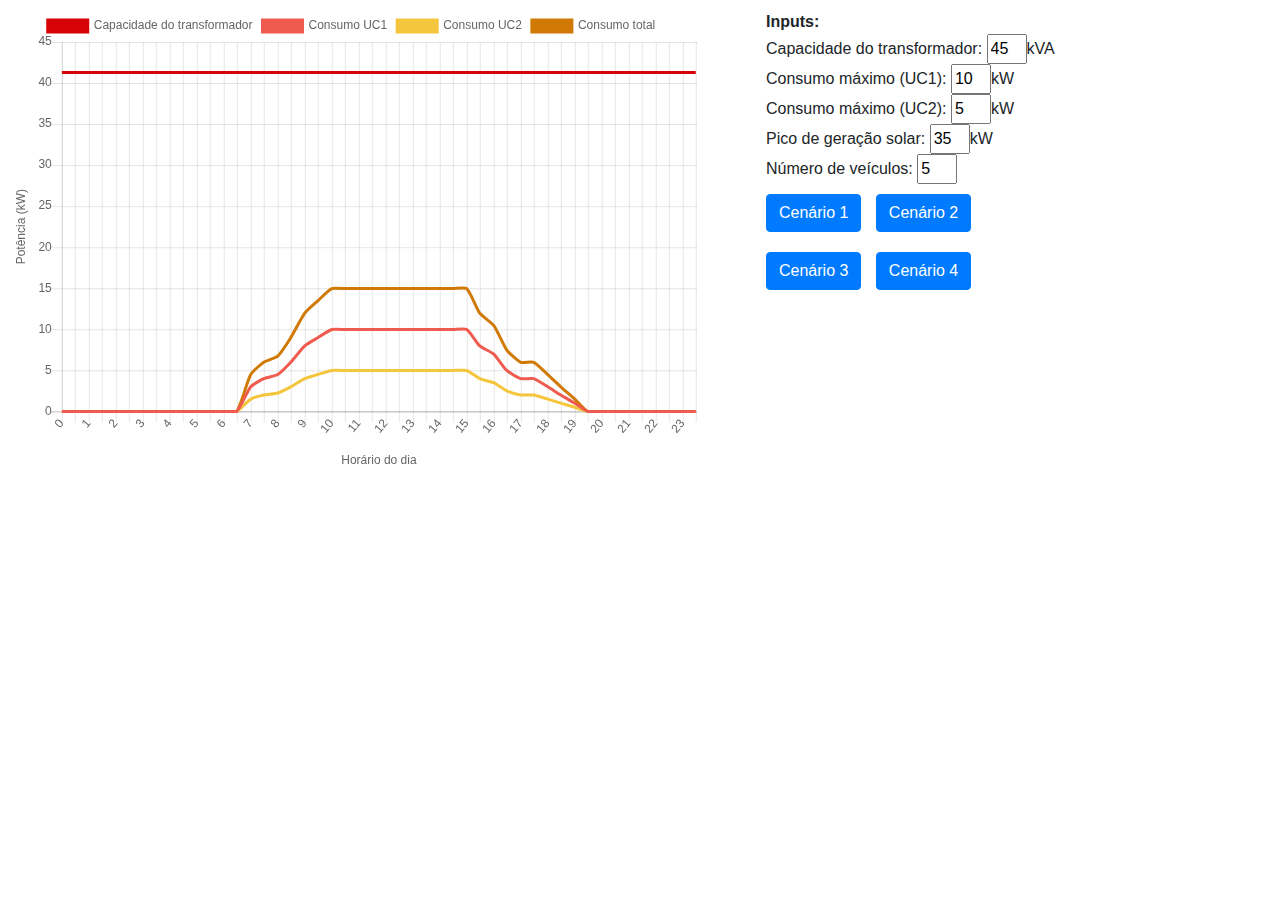
==== index.html @ ba642a58 "added units to input fields" ====
<!DOCTYPE html>

<html>
<head>
    <meta charset="UTF-8">
    <meta name="viewport" content="width=device-width, initial-scale=1, shrink-to-fit=no">
    
    <title>Phuel MVP</title>
    <link rel="stylesheet" href="css/bootstrap.css">
    <style type="text/css">
        body {
            padding: 10px;
        }

        input {
            width: 40px;
        }

        .chart {
            width: 55%;
            height: 400px;
            float: left;
        }
        .legend {
            width: 40%;
            float: right;
        }

        @media only screen and (max-width:600px) {
            .chart {
                width: 100%;
                float: none;
            }
            .legend {
                width: 100%;
                float: none;
            }
        }
        
        .btn {
            margin: 10px 10px 10px 0;
        }
        
    </style>
</head>
<body>   
    <div class="chart">        
        <canvas id="myChart"></canvas>
    </div>
    
    <div class="legend">            
            <b>Inputs:</b><br />
            Capacidade do transformador: <input type="text" id="capacidade" value="45" onkeyup="updateCapacity(this.value);" />kVA<br/>
            Consumo máximo (UC1): <input type="text" id="consumoUC1" value="10" onkeyup="updateUC1(this.value);" />kW<br/>
            Consumo máximo (UC2): <input type="text" id="consumoUC2" value="5" onkeyup="updateUC2(this.value);" />kW<br/>
            Pico de geração solar: <input type="text" id="geracaoSolar" value="35" onkeyup="updateMaxSolar(this.value);" />kW<br/>
            Número de veículos: <input type="text" id="geracaoSolar" value="5" onkeyup="updateVehicleNumber(this.value);" /><br/>
            
            <button id="btnCenario1" type="button" class="btn btn-primary" onclick="switchScenario(1)">Cenário 1</button>
            <button id="btnCenario2" type="button" class="btn btn-primary" onclick="switchScenario(2)">Cenário 2</button><br/>
            <button id="btnCenario3" type="button" class="btn btn-primary" onclick="switchScenario(3)">Cenário 3</button>
            <button id="btnCenario4" type="button" class="btn btn-primary" onclick="switchScenario(4)">Cenário 4</button>
        </div>
        
        <script src="js/Chart.js"></script>
        <script src="js/jquery-3.3.1.slim.min.js"></script>
        <script src="js/popper.min.js"></script>
        <script src="js/bootstrap.js"></script>
        
    </body>
    
    <script>
        
        // Constants
        var len = 48
        
        var colora = "#d70206"
        var colorb = "#f05b4f"
        var colorc = "#f4c63d"
        var colord = "#d17905"
        var colore = "#aac905"
        var colorf = "#aac9e5"

        // Variables
        var currentScenario = 1
        
        // Time of day in 30 min interval
        var hours = ['0','','1','','2','','3','','4','','5','',
        '6','','7','','8','','9','','10','','11','',
        '12','','13','','14','','15','','16','','17','',
        '18','','19','','20','','21','','22','','23','']
        // Percentage of transformer load at given times
        var arrPercentage = [0,0,0,0,0,0,0,0,0,0,0,
        0,0,0,0.3,0.4,0.45,0.6,0.8,0.9,1,1,1,
        1,1,1,1,1,1,1,1,0.8,0.7,0.5,0.4,
        0.4,0.3,0.2,0.1,0,0,0,0,0,0,0,0,0]
        // Percentage of solar panel production at given times
        var arrSolar = [0,0,0,0,0,0,0,0,0,0,0,0,
        0.1,0.11,0.13,0.18,0.25,0.27,0.29,0.4,0.5,0.61,0.78,0.85,
        0.95,1,1,0.98,0.9,0.82,0.74,0.65,0.44,0.35,0.24,0.21,
        0.12,0.10,0.05,0.028,0,0,0,0,0,0,0,0]
        // Energy requirements for 5 charging vehicles
        var arrVehicles = [2.1,1.7,1.1,0.2,0,0,0,0,0,0,0,0,
        0,0,0,0,0,0,0,0,0,0,0,0,
        0,0,0,0,0,0,0,0,0,0,0,0,
        0,4.5,5,5,4.75,4.7,4.31,4,3.87,3.76,3.71,3.2]
        // Energy requirements
        var arrControlledCharge = [8,8,7.5,6.5,6,5.6,5.8,6,6.5,6.8,6.5,7,
        6.5,6,5.4,0,0,0,0,0,0,0,0,0,
        0,0,0,0,0,0,0,0,0,0,0,0,
        0,0,0,0,0,2.3,2.8,3.5,5.9,7,7.2,7.5]
        
        // (input)
        var transformerCapacity = 45 // kVA
        // (input)
        var UC1 = 10 // kW
        // (input)
        var UC2 = 5 // kW
        // (input)
        var maxSolar = 35 // kW
        // (input)
        var noVehicles = 5
        // (input)
        var chargerPower = 25 // kW
        
        // Build the data arrays
        var seriesTransformer = Array(len).fill(transformerCapacity*0.92)
        var seriesUC1 = arrPercentage.map(val => val * UC1)
        var seriesUC2 = arrPercentage.map(val => val * UC2)
        var seriesVehicles = arrVehicles.map(val => chargerPower * val * noVehicles/5);
        var seriesVehiclesControlled = arrControlledCharge.map(val => chargerPower * val * noVehicles/15);
        var seriesTotal = seriesUC1.map((val, idx) => val + seriesUC2[idx])
        var seriesSolar = arrSolar.map(val => (val * maxSolar))
        var seriesSolarExcess = seriesSolar.map((val, idx) => val - seriesTotal[idx])
        
        var ctx = document.getElementById('myChart').getContext('2d');
        var chart = new Chart(ctx, {
            // The type of chart we want to create
            type: 'line',
            
            // The data for our dataset
            data: {
                labels: hours,
                datasets: []
            },
            
            // Configuration options go here
            options: {
                aspectRatio: 1.5,
                scales: {
                    yAxes: [{
                        scaleLabel: {
                            display: true,
                            labelString: "Potência (kW)"
                        }
                    }],
                    xAxes: [{
                        scaleLabel: {
                            display: true,
                            labelString: "Horário do dia"
                        }
                    }]
                }
            }
        });
        switchScenario(1);
        
        function updateCapacity(value) {        
            seriesTransformer = Array(len).fill(value)
                        
            switchScenario(currentScenario)
        }
        
        function updateUC1(value) {
            seriesUC1 = arrPercentage.map(val => val * value)
            seriesTotal = seriesUC1.map((val, idx) => val + seriesUC2[idx])
            
            chart.data.datasets[1].data = seriesUC1
            chart.data.datasets[3].data = seriesTotal
            
            switchScenario(currentScenario)
        }
        
        function updateUC2(value) {
            seriesUC2 = arrPercentage.map(val => val * value)
            seriesTotal = seriesUC1.map((val, idx) => val + seriesUC2[idx])
                        
            switchScenario(currentScenario)
        }
        
        function updateMaxSolar(value) {
            seriesSolar = arrSolar.map(val => (val * value))
            seriesSolarExcess = seriesSolar.map((val, idx) => val - seriesTotal[idx])
                        
            switchScenario(currentScenario)
        }
        
        function updateVehicleNumber(value) {
            seriesVehicles = arrVehicles.map(val => chargerPower * val * value/5);
            seriesVehiclesControlled = arrControlledCharge.map(val => chargerPower * val * value/15);
                        
            switchScenario(currentScenario)
        }
        
        function switchScenario(number) {
            
            var datasets = []
            switch (number) {
                case 1:
                datasets = [{
                    label: "Capacidade do transformador",
                    backgroundColor: colora,
                    borderColor: colora,
                    data: seriesTransformer,
                    fill: false,
                    pointRadius: 0,
                    lineTension: 0.2,
                },{
                    label: "Consumo UC1",
                    backgroundColor: colorb,
                    borderColor: colorb,
                    data: seriesUC1,
                    fill: false,
                    pointRadius: 0,
                    lineTension: 0.2,
                },{
                    label: "Consumo UC2",
                    backgroundColor: colorc,
                    borderColor: colorc,
                    data: seriesUC2,
                    fill: false,
                    pointRadius: 0,
                    lineTension: 0.2,
                },{
                    label: "Consumo total",
                    backgroundColor: colord,
                    borderColor: colord,
                    data: seriesTotal,
                    fill: false,
                    pointRadius: 0,
                    lineTension: 0.2,
                }]
                break
                case 2:
                datasets = [
                {
                    label: "Capacidade do transformador",
                    backgroundColor: colora,
                    borderColor: colora,
                    data: seriesTransformer,
                    fill: false,
                    pointRadius: 0,
                    lineTension: 0.2,
                },{
                    label: "Consumo total",
                    backgroundColor: colord,
                    borderColor: colord,
                    data: seriesTotal,
                    fill: false,
                    pointRadius: 0,
                    lineTension: 0.2,
                },{
                    label: "Geração solar",
                    backgroundColor: colore,
                    borderColor: colore,
                    data: seriesSolar,
                    fill: false,
                    pointRadius: 0,
                    lineTension: 0.2,
                },{
                    label: "Excedente de geração solar",
                    backgroundColor: colorf,
                    borderColor: colorf,
                    data: seriesSolarExcess,
                    fill: false,
                    pointRadius: 0,
                    lineTension: 0.2,
                }]
                break
                case 3:
                datasets = [{
                    label: "Capacidade do transformador",
                    backgroundColor: colora,
                    borderColor: colora,
                    data: seriesTransformer,
                    fill: false,
                    pointRadius: 0,
                    lineTension: 0.2,
                },{
                    label: "Consumo total",
                    backgroundColor: colord,
                    borderColor: colord,
                    data: seriesTotal,
                    fill: false,
                    pointRadius: 0,
                    lineTension: 0.2,
                },{
                    label: "Geração solar",
                    backgroundColor: colorc,
                    borderColor: colorc,
                    data: seriesSolar,
                    fill: false,
                    pointRadius: 0,
                    lineTension: 0.2,
                },{
                    label: "Consumo de veículos em recarga",
                    backgroundColor: colorf,
                    borderColor: colorf,
                    data: seriesVehicles,
                    fill: false,
                    pointRadius: 0,
                    lineTension: 0.2,
                }]
                break
                case 4:
                datasets = [{
                    label: "Capacidade do transformador",
                    backgroundColor: colora,
                    borderColor: colora,
                    data: seriesTransformer,
                    fill: false,
                    pointRadius: 0,
                    lineTension: 0.2,
                },{
                    label: "Consumo total",
                    backgroundColor: colord,
                    borderColor: colord,
                    data: seriesTotal,
                    fill: false,
                    pointRadius: 0,
                    lineTension: 0.2,
                },{
                    label: "Geração solar",
                    backgroundColor: colorc,
                    borderColor: colorc,
                    data: seriesSolar,
                    fill: false,
                    pointRadius: 0,
                    lineTension: 0.2,
                },{
                    label: "Consumo de veículos em recarga",
                    backgroundColor: colorf,
                    borderColor: colorf,
                    data: seriesVehicles,
                    fill: false,
                    pointRadius: 0,
                    lineTension: 0.2,
                },{
                    label: "Consumo de veículos em recarga inteligente",
                    backgroundColor: colore,
                    borderColor: colore,
                    data: seriesVehiclesControlled,
                    fill: false,
                    pointRadius: 0,
                    lineTension: 0.2,
                }]
                break
            }

            currentScenario = number
            
            chart.data.datasets = datasets
            chart.update()
        }
    </script>
    </html>
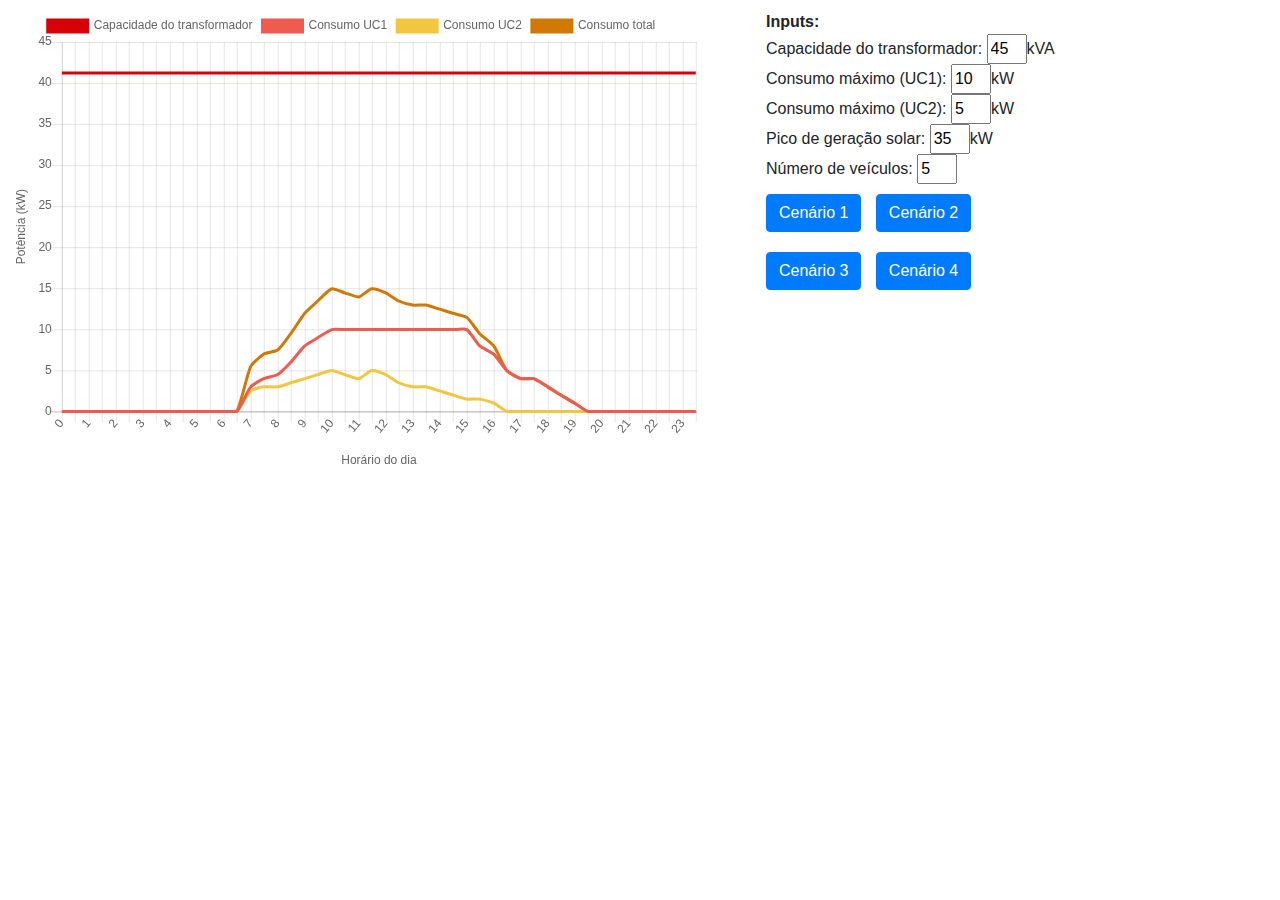
==== commit 5f19c513: "changed UC2" ====
--- a/index.html
+++ b/index.html
@@ -94,6 +94,10 @@
         0,0,0,0.3,0.4,0.45,0.6,0.8,0.9,1,1,1,
         1,1,1,1,1,1,1,1,0.8,0.7,0.5,0.4,
         0.4,0.3,0.2,0.1,0,0,0,0,0,0,0,0,0]
+        var arrPercentage2 = [0,0,0,0,0,0,0,0,0,0,0,
+        0,0,0,0.5,0.6,0.6,0.7,0.8,0.9,1,0.9,0.8,
+        1,0.9,0.7,0.6,0.6,0.5,0.4,0.3,0.3,0.2,0,0,
+        0,0,0,0,0,0,0,0,0,0,0,0,0]
         // Percentage of solar panel production at given times
         var arrSolar = [0,0,0,0,0,0,0,0,0,0,0,0,
         0.1,0.11,0.13,0.18,0.25,0.27,0.29,0.4,0.5,0.61,0.78,0.85,
@@ -126,7 +130,7 @@
         // Build the data arrays
         var seriesTransformer = Array(len).fill(transformerCapacity*0.92)
         var seriesUC1 = arrPercentage.map(val => val * UC1)
-        var seriesUC2 = arrPercentage.map(val => val * UC2)
+        var seriesUC2 = arrPercentage2.map(val => val * UC2)
         var seriesVehicles = arrVehicles.map(val => chargerPower * val * noVehicles/5);
         var seriesVehiclesControlled = arrControlledCharge.map(val => chargerPower * val * noVehicles/15);
         var seriesTotal = seriesUC1.map((val, idx) => val + seriesUC2[idx])
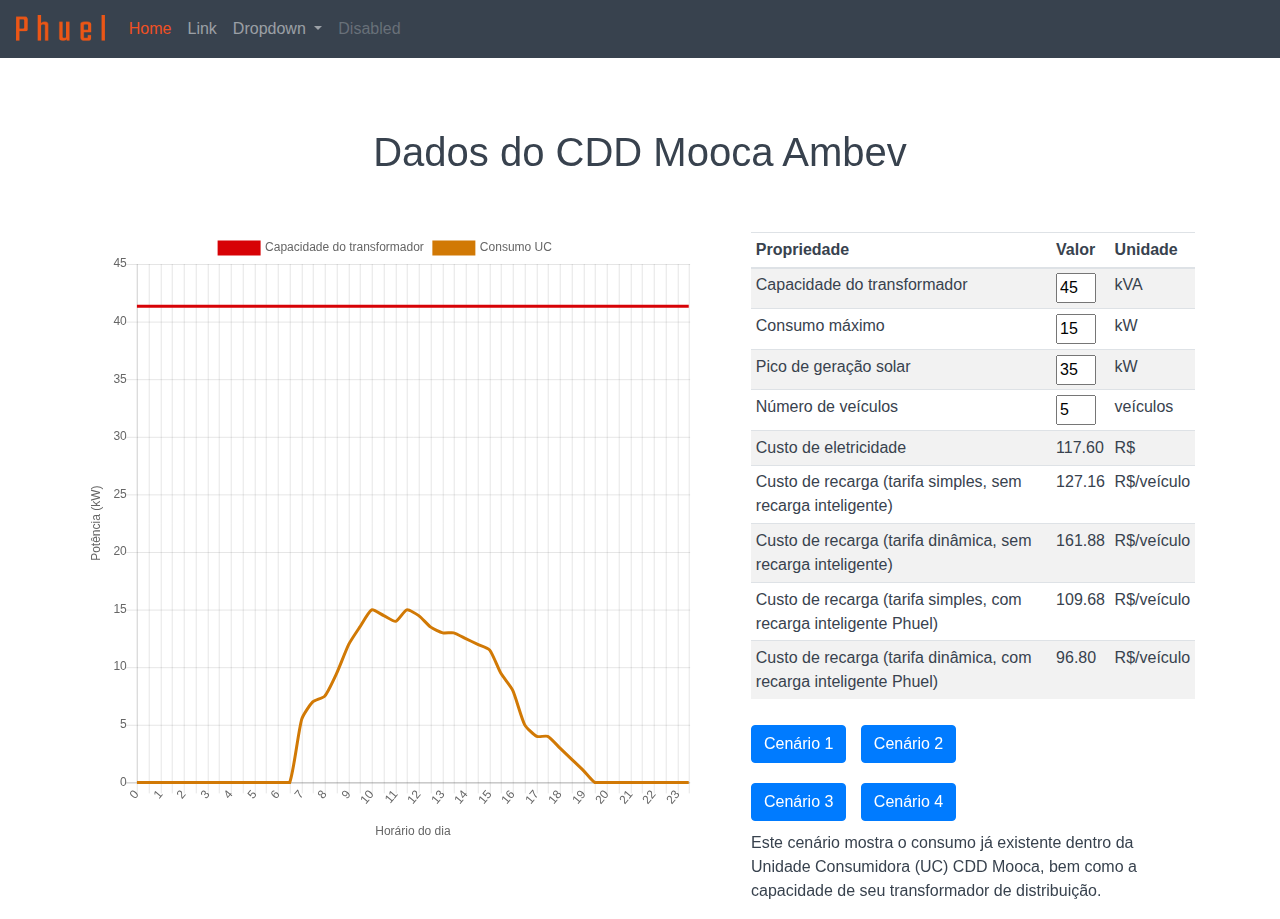
==== commit 97b60e35: "updated UI" ====
--- a/index.html
+++ b/index.html
@@ -8,24 +8,50 @@
     <title>Phuel MVP</title>
     <link rel="stylesheet" href="css/bootstrap.css">
     <style type="text/css">
+        /*
+        Phuel azul: #38424E
+        Phuel laranja: #F05022
+        */
+        
         body {
-            padding: 10px;
-        }
-
+            padding-top: 5rem;
+            color: #38424E;
+        }
+        .starter-template {
+            padding: 3rem 1.5rem;
+            text-align: center;
+        }
+        
+        
+        
+        .navbar-dark {
+            /* background-color: #F05022; */
+            background-color: #38424E;
+        }
+        
+        .navbar-dark .navbar-nav .active > .nav-link {
+            color: #F05022;
+        }
+        
+        .phuel-brand {
+            height: 30px;
+            width: auto;
+        }
+        
         input {
             width: 40px;
         }
-
+        
         .chart {
             width: 55%;
-            height: 400px;
+            height: 600px;
             float: left;
         }
         .legend {
             width: 40%;
             float: right;
         }
-
+        
         @media only screen and (max-width:600px) {
             .chart {
                 width: 100%;
@@ -43,24 +69,134 @@
         
     </style>
 </head>
-<body>   
-    <div class="chart">        
-        <canvas id="myChart"></canvas>
-    </div>
+<body>
+    <nav class="navbar navbar-expand-lg navbar-dark fixed-top">
+        <a class="navbar-brand" href="#"><img class="phuel-brand" src="img/Phuel Laranja.png" /></a>
+        <button class="navbar-toggler" type="button" data-toggle="collapse" data-target="#navbarSupportedContent" aria-controls="navbarSupportedContent" aria-expanded="false" aria-label="Toggle navigation">
+            <span class="navbar-toggler-icon"></span>
+        </button>
+        
+        <div class="collapse navbar-collapse" id="navbarSupportedContent">
+            <ul class="navbar-nav mr-auto">
+                <li class="nav-item active">
+                    <a class="nav-link" href="#">Home <span class="sr-only">(current)</span></a>
+                </li>
+                <li class="nav-item">
+                    <a class="nav-link" href="#">Link</a>
+                </li>
+                <li class="nav-item dropdown">
+                    <a class="nav-link dropdown-toggle" href="#" id="navbarDropdown" role="button" data-toggle="dropdown" aria-haspopup="true" aria-expanded="false">
+                        Dropdown
+                    </a>
+                    <div class="dropdown-menu" aria-labelledby="navbarDropdown">
+                        <a class="dropdown-item" href="#">Action</a>
+                        <a class="dropdown-item" href="#">Another action</a>
+                        <div class="dropdown-divider"></div>
+                        <a class="dropdown-item" href="#">Something else here</a>
+                    </div>
+                </li>
+                <li class="nav-item">
+                    <a class="nav-link disabled" href="#" tabindex="-1" aria-disabled="true">Disabled</a>
+                </li>
+            </ul>
+        </div>
+    </nav>
     
-    <div class="legend">            
-            <b>Inputs:</b><br />
-            Capacidade do transformador: <input type="text" id="capacidade" value="45" onkeyup="updateCapacity(this.value);" />kVA<br/>
-            Consumo máximo (UC1): <input type="text" id="consumoUC1" value="10" onkeyup="updateUC1(this.value);" />kW<br/>
-            Consumo máximo (UC2): <input type="text" id="consumoUC2" value="5" onkeyup="updateUC2(this.value);" />kW<br/>
-            Pico de geração solar: <input type="text" id="geracaoSolar" value="35" onkeyup="updateMaxSolar(this.value);" />kW<br/>
-            Número de veículos: <input type="text" id="geracaoSolar" value="5" onkeyup="updateVehicleNumber(this.value);" /><br/>
-            
-            <button id="btnCenario1" type="button" class="btn btn-primary" onclick="switchScenario(1)">Cenário 1</button>
-            <button id="btnCenario2" type="button" class="btn btn-primary" onclick="switchScenario(2)">Cenário 2</button><br/>
-            <button id="btnCenario3" type="button" class="btn btn-primary" onclick="switchScenario(3)">Cenário 3</button>
-            <button id="btnCenario4" type="button" class="btn btn-primary" onclick="switchScenario(4)">Cenário 4</button>
+    <main role="main" class="container">
+        
+        <div class="starter-template">
+            <h1>Dados do CDD Mooca Ambev</h1>
+            <!-- <p class="lead">Use this document as a way to quickly start any new project.<br> All you get is this text and a mostly barebones HTML document.</p> -->
         </div>
+        
+        <div class="chart-container">
+            <div class="chart">        
+                <canvas id="myChart"></canvas>
+            </div>
+            
+            <div class="legend">
+                <div class="table-responsive">
+                    <table class="table table-striped table-sm">
+                        <thead>
+                            <tr>
+                                <th>Propriedade</th>
+                                <th>Valor</th>
+                                <th>Unidade</th>
+                            </tr>
+                        </thead>
+                        <tbody>
+                            <tr>
+                                <td>Capacidade do transformador</td>
+                                <td><input type="text" id="capacidade" value="45" onkeyup="updateCapacity(this.value);" /></td>
+                                <td>kVA</td>
+                            </tr>
+                            <tr>
+                                <td>Consumo máximo</td>
+                                <td><input type="text" id="consumoUC1" value="15" onkeyup="updateTotal(this.value);" /></td>
+                                <td>kW</td>
+                            </tr>
+                            <tr>
+                                <td>Pico de geração solar</td>
+                                <td><input type="text" id="geracaoSolar" value="35" onkeyup="updateMaxSolar(this.value);" /></td>
+                                <td>kW</td>
+                            </tr>
+                            <tr>
+                                <td>Número de veículos</td>
+                                <td><input type="text" id="numVeiculos" value="5" onkeyup="updateVehicleNumber(this.value);" /></td>
+                                <td>veículos</td>
+                            </tr>
+                            <tr>
+                                <td>Custo de eletricidade</td>
+                                <td><span id="custototal"></span></td>
+                                <td>R$</td>
+                            </tr>
+                            <tr>
+                                <td>Custo de recarga (tarifa simples, sem recarga inteligente)</td>
+                                <td><span id="custosimples"></span></td>
+                                <td>R$/veículo</td>
+                            </tr>
+                            <tr>
+                                <td>Custo de recarga (tarifa dinâmica, sem recarga inteligente)</td>
+                                <td><span id="custodinamico"></span></td>
+                                <td>R$/veículo</td>
+                            </tr>
+                            <tr>
+                                <td>Custo de recarga (tarifa simples, com recarga inteligente Phuel)</td>
+                                <td><span id="custosimplesphuel"></span></td>
+                                <td>R$/veículo</td>
+                            </tr>
+                            <tr>
+                                <td>Custo de recarga (tarifa dinâmica, com recarga inteligente Phuel)</td>
+                                <td><span id="custodinamicophuel"></span></td>
+                                <td>R$/veículo</td>
+                            </tr>
+                        </tbody>
+                    </table>
+                </div>         
+                <!-- <b>Inputs:</b><br />
+                    Capacidade do transformador: <input type="text" id="capacidade" value="45" onkeyup="updateCapacity(this.value);" />kVA<br/>
+                    Consumo máximo (UC1): <input type="text" id="consumoUC1" value="10" onkeyup="updateUC1(this.value);" />kW<br/>
+                    Consumo máximo (UC2): <input type="text" id="consumoUC2" value="5" onkeyup="updateUC2(this.value);" />kW<br/>
+                    Pico de geração solar: <input type="text" id="geracaoSolar" value="35" onkeyup="updateMaxSolar(this.value);" />kW<br/>
+                    Número de veículos: <input type="text" id="numVeiculos" value="5" onkeyup="updateVehicleNumber(this.value);" /><br/> -->
+                    
+                    <button id="btnCenario1" type="button" class="btn btn-primary" onclick="switchScenario(1)">Cenário 1</button>
+                    <button id="btnCenario2" type="button" class="btn btn-primary" onclick="switchScenario(2)">Cenário 2</button><br/>
+                    <button id="btnCenario3" type="button" class="btn btn-primary" onclick="switchScenario(3)">Cenário 3</button>
+                    <button id="btnCenario4" type="button" class="btn btn-primary" onclick="switchScenario(4)">Cenário 4</button>
+                    
+                    <p>Este cenário mostra o consumo já existente dentro da Unidade Consumidora (UC) CDD Mooca, bem como a capacidade de seu transformador de distribuição.</p>
+                    
+                </div>
+            </div>
+            
+            
+            
+        </main><!-- /.container -->
+        
+        
+        
+        
         
         <script src="js/Chart.js"></script>
         <script src="js/jquery-3.3.1.slim.min.js"></script>
@@ -80,7 +216,10 @@
         var colord = "#d17905"
         var colore = "#aac905"
         var colorf = "#aac9e5"
-
+        
+        var phuelBlue = "#38424E"
+        var phuelOrange = "#F05022"
+        
         // Variables
         var currentScenario = 1
         
@@ -113,6 +252,11 @@
         6.5,6,5.4,0,0,0,0,0,0,0,0,0,
         0,0,0,0,0,0,0,0,0,0,0,0,
         0,0,0,0,0,2.3,2.8,3.5,5.9,7,7.2,7.5]
+        var staticPrice = [0.49];
+        var dynamicPrice = [0.42,0.42,0.42,0.42,0.42,0.42,0.42,0.42,0.42,0.42,0.42,0.42,
+        0.42,0.42,0.42,0.42,0.42,0.42,0.42,0.42,0.42,0.42,0.42,0.42,
+        0.42,0.42,0.42,0.42,0.42,0.42,0.42,0.42,0.42,0.42,0.54,0.54,
+        0.82,0.82,0.82,0.82,0.82,0.82,0.54,0.54,0.42,0.42,0.42,0.42]
         
         // (input)
         var transformerCapacity = 45 // kVA
@@ -150,7 +294,7 @@
             
             // Configuration options go here
             options: {
-                aspectRatio: 1.5,
+                aspectRatio: 1,
                 scales: {
                     yAxes: [{
                         scaleLabel: {
@@ -171,200 +315,202 @@
         
         function updateCapacity(value) {        
             seriesTransformer = Array(len).fill(value)
-                        
+            
             switchScenario(currentScenario)
         }
         
-        function updateUC1(value) {
-            seriesUC1 = arrPercentage.map(val => val * value)
+        function updateTotal(value) {
+            seriesUC1 = arrPercentage.map(val => val * value*2/3)
+            seriesUC2 = arrPercentage2.map(val => val * value*1/3)
             seriesTotal = seriesUC1.map((val, idx) => val + seriesUC2[idx])
             
-            chart.data.datasets[1].data = seriesUC1
-            chart.data.datasets[3].data = seriesTotal
+            chart.data.datasets[1].data = seriesTotal
+            // chart.data.datasets[3].data = seriesTotal
             
             switchScenario(currentScenario)
         }
         
-        function updateUC2(value) {
-            seriesUC2 = arrPercentage.map(val => val * value)
-            seriesTotal = seriesUC1.map((val, idx) => val + seriesUC2[idx])
-                        
-            switchScenario(currentScenario)
-        }
-        
-        function updateMaxSolar(value) {
-            seriesSolar = arrSolar.map(val => (val * value))
-            seriesSolarExcess = seriesSolar.map((val, idx) => val - seriesTotal[idx])
-                        
-            switchScenario(currentScenario)
-        }
-        
-        function updateVehicleNumber(value) {
-            seriesVehicles = arrVehicles.map(val => chargerPower * val * value/5);
-            seriesVehiclesControlled = arrControlledCharge.map(val => chargerPower * val * value/15);
-                        
-            switchScenario(currentScenario)
-        }
-        
-        function switchScenario(number) {
-            
-            var datasets = []
-            switch (number) {
-                case 1:
-                datasets = [{
-                    label: "Capacidade do transformador",
-                    backgroundColor: colora,
-                    borderColor: colora,
-                    data: seriesTransformer,
-                    fill: false,
-                    pointRadius: 0,
-                    lineTension: 0.2,
-                },{
-                    label: "Consumo UC1",
-                    backgroundColor: colorb,
-                    borderColor: colorb,
-                    data: seriesUC1,
-                    fill: false,
-                    pointRadius: 0,
-                    lineTension: 0.2,
-                },{
-                    label: "Consumo UC2",
-                    backgroundColor: colorc,
-                    borderColor: colorc,
-                    data: seriesUC2,
-                    fill: false,
-                    pointRadius: 0,
-                    lineTension: 0.2,
-                },{
-                    label: "Consumo total",
-                    backgroundColor: colord,
-                    borderColor: colord,
-                    data: seriesTotal,
-                    fill: false,
-                    pointRadius: 0,
-                    lineTension: 0.2,
-                }]
-                break
-                case 2:
-                datasets = [
-                {
-                    label: "Capacidade do transformador",
-                    backgroundColor: colora,
-                    borderColor: colora,
-                    data: seriesTransformer,
-                    fill: false,
-                    pointRadius: 0,
-                    lineTension: 0.2,
-                },{
-                    label: "Consumo total",
-                    backgroundColor: colord,
-                    borderColor: colord,
-                    data: seriesTotal,
-                    fill: false,
-                    pointRadius: 0,
-                    lineTension: 0.2,
-                },{
-                    label: "Geração solar",
-                    backgroundColor: colore,
-                    borderColor: colore,
-                    data: seriesSolar,
-                    fill: false,
-                    pointRadius: 0,
-                    lineTension: 0.2,
-                },{
-                    label: "Excedente de geração solar",
-                    backgroundColor: colorf,
-                    borderColor: colorf,
-                    data: seriesSolarExcess,
-                    fill: false,
-                    pointRadius: 0,
-                    lineTension: 0.2,
-                }]
-                break
-                case 3:
-                datasets = [{
-                    label: "Capacidade do transformador",
-                    backgroundColor: colora,
-                    borderColor: colora,
-                    data: seriesTransformer,
-                    fill: false,
-                    pointRadius: 0,
-                    lineTension: 0.2,
-                },{
-                    label: "Consumo total",
-                    backgroundColor: colord,
-                    borderColor: colord,
-                    data: seriesTotal,
-                    fill: false,
-                    pointRadius: 0,
-                    lineTension: 0.2,
-                },{
-                    label: "Geração solar",
-                    backgroundColor: colorc,
-                    borderColor: colorc,
-                    data: seriesSolar,
-                    fill: false,
-                    pointRadius: 0,
-                    lineTension: 0.2,
-                },{
-                    label: "Consumo de veículos em recarga",
-                    backgroundColor: colorf,
-                    borderColor: colorf,
-                    data: seriesVehicles,
-                    fill: false,
-                    pointRadius: 0,
-                    lineTension: 0.2,
-                }]
-                break
-                case 4:
-                datasets = [{
-                    label: "Capacidade do transformador",
-                    backgroundColor: colora,
-                    borderColor: colora,
-                    data: seriesTransformer,
-                    fill: false,
-                    pointRadius: 0,
-                    lineTension: 0.2,
-                },{
-                    label: "Consumo total",
-                    backgroundColor: colord,
-                    borderColor: colord,
-                    data: seriesTotal,
-                    fill: false,
-                    pointRadius: 0,
-                    lineTension: 0.2,
-                },{
-                    label: "Geração solar",
-                    backgroundColor: colorc,
-                    borderColor: colorc,
-                    data: seriesSolar,
-                    fill: false,
-                    pointRadius: 0,
-                    lineTension: 0.2,
-                },{
-                    label: "Consumo de veículos em recarga",
-                    backgroundColor: colorf,
-                    borderColor: colorf,
-                    data: seriesVehicles,
-                    fill: false,
-                    pointRadius: 0,
-                    lineTension: 0.2,
-                },{
-                    label: "Consumo de veículos em recarga inteligente",
-                    backgroundColor: colore,
-                    borderColor: colore,
-                    data: seriesVehiclesControlled,
-                    fill: false,
-                    pointRadius: 0,
-                    lineTension: 0.2,
-                }]
-                break
+        // function updateUC2(value) {
+            //     seriesUC2 = arrPercentage.map(val => val * value)
+            //     seriesTotal = seriesUC1.map((val, idx) => val + seriesUC2[idx])
+            
+            //     switchScenario(currentScenario)
+            // }
+            
+            function updateMaxSolar(value) {
+                seriesSolar = arrSolar.map(val => (val * value))
+                seriesSolarExcess = seriesSolar.map((val, idx) => val - seriesTotal[idx])
+                
+                switchScenario(currentScenario)
             }
+            
+            function updateVehicleNumber(value) {
+                noVehicles = value
 
-            currentScenario = number
-            
-            chart.data.datasets = datasets
-            chart.update()
-        }
-    </script>
-    </html>+                seriesVehicles = arrVehicles.map(val => chargerPower * val * value/5);
+                seriesVehiclesControlled = arrControlledCharge.map(val => chargerPower * val * value/15);
+
+                switchScenario(currentScenario)
+            }
+            
+            function switchScenario(number) {
+                
+                var datasets = []
+                switch (number) {
+                    case 1:
+                    datasets = [{
+                        label: "Capacidade do transformador",
+                        backgroundColor: colora,
+                        borderColor: colora,
+                        data: seriesTransformer,
+                        fill: false,
+                        pointRadius: 0,
+                        lineTension: 0.2,
+                    },{
+                        label: "Consumo UC",
+                        backgroundColor: colord,
+                        borderColor: colord,
+                        data: seriesTotal,
+                        fill: false,
+                        pointRadius: 0,
+                        lineTension: 0.2,
+                    }]
+                    break
+                    case 2:
+                    datasets = [
+                    {
+                        label: "Capacidade do transformador",
+                        backgroundColor: colora,
+                        borderColor: colora,
+                        data: seriesTransformer,
+                        fill: false,
+                        pointRadius: 0,
+                        lineTension: 0.2,
+                    },{
+                        label: "Consumo UC",
+                        backgroundColor: colord,
+                        borderColor: colord,
+                        data: seriesTotal,
+                        fill: false,
+                        pointRadius: 0,
+                        lineTension: 0.2,
+                    },{
+                        label: "Geração solar",
+                        backgroundColor: colorc,
+                        borderColor: colorc,
+                        data: seriesSolar,
+                        fill: false,
+                        pointRadius: 0,
+                        lineTension: 0.2,
+                    },{
+                        label: "Excedente de geração solar",
+                        backgroundColor: colorf,
+                        borderColor: colorf,
+                        data: seriesSolarExcess,
+                        fill: false,
+                        pointRadius: 0,
+                        lineTension: 0.2,
+                    }]
+                    break
+                    case 3:
+                    datasets = [{
+                        label: "Capacidade do transformador",
+                        backgroundColor: colora,
+                        borderColor: colora,
+                        data: seriesTransformer,
+                        fill: false,
+                        pointRadius: 0,
+                        lineTension: 0.2,
+                    },{
+                        label: "Consumo UC",
+                        backgroundColor: colord,
+                        borderColor: colord,
+                        data: seriesTotal,
+                        fill: false,
+                        pointRadius: 0,
+                        lineTension: 0.2,
+                    },{
+                        label: "Geração solar",
+                        backgroundColor: colorc,
+                        borderColor: colorc,
+                        data: seriesSolar,
+                        fill: false,
+                        pointRadius: 0,
+                        lineTension: 0.2,
+                    },{
+                        label: "Consumo de veículos em recarga",
+                        backgroundColor: colorf,
+                        borderColor: colorf,
+                        data: seriesVehicles,
+                        fill: false,
+                        pointRadius: 0,
+                        lineTension: 0.2,
+                    }]
+                    break
+                    case 4:
+                    datasets = [{
+                        label: "Capacidade do transformador",
+                        backgroundColor: colora,
+                        borderColor: colora,
+                        data: seriesTransformer,
+                        fill: false,
+                        pointRadius: 0,
+                        lineTension: 0.2,
+                    },{
+                        label: "Consumo UC",
+                        backgroundColor: colord,
+                        borderColor: colord,
+                        data: seriesTotal,
+                        fill: false,
+                        pointRadius: 0,
+                        lineTension: 0.2,
+                    },{
+                        label: "Geração solar",
+                        backgroundColor: colorc,
+                        borderColor: colorc,
+                        data: seriesSolar,
+                        fill: false,
+                        pointRadius: 0,
+                        lineTension: 0.2,
+                    },{
+                        label: "Consumo de veículos em recarga",
+                        backgroundColor: colorf,
+                        borderColor: colorf,
+                        data: seriesVehicles,
+                        fill: false,
+                        pointRadius: 0,
+                        lineTension: 0.2,
+                    },{
+                        label: "Consumo de veículos em recarga inteligente Phuel",
+                        backgroundColor: colore,
+                        borderColor: colore,
+                        data: seriesVehiclesControlled,
+                        fill: false,
+                        pointRadius: 0,
+                        lineTension: 0.2,
+                    }]
+                    break
+                }
+                
+                currentScenario = number
+                
+                chart.data.datasets = datasets
+                chart.update()
+                
+                var totalCost = (seriesTotal.reduce((acc, val) => acc + val)*staticPrice).toFixed(2);
+                $("#custototal").html(totalCost)
+                
+                var staticCost = (seriesVehicles.reduce((acc, val) => acc + val)*staticPrice/noVehicles).toFixed(2);
+                $("#custosimples").html(staticCost)
+
+                var dynamicCost = (seriesVehicles.map((val, idx) => val * dynamicPrice[idx]).reduce((acc, val) => acc + val)/noVehicles).toFixed(2);
+                $("#custodinamico").html(dynamicCost)
+
+                var staticCostPhuel = (seriesVehiclesControlled.reduce((acc, val) => acc + val)*staticPrice/noVehicles).toFixed(2);
+                $("#custosimplesphuel").html(staticCostPhuel)
+
+                var dynamicCostPhuel = (seriesVehiclesControlled.map((val, idx) => val * dynamicPrice[idx]).reduce((acc, val) => acc + val)/noVehicles).toFixed(2);
+                $("#custodinamicophuel").html(dynamicCostPhuel)
+            }
+        </script>
+        </html>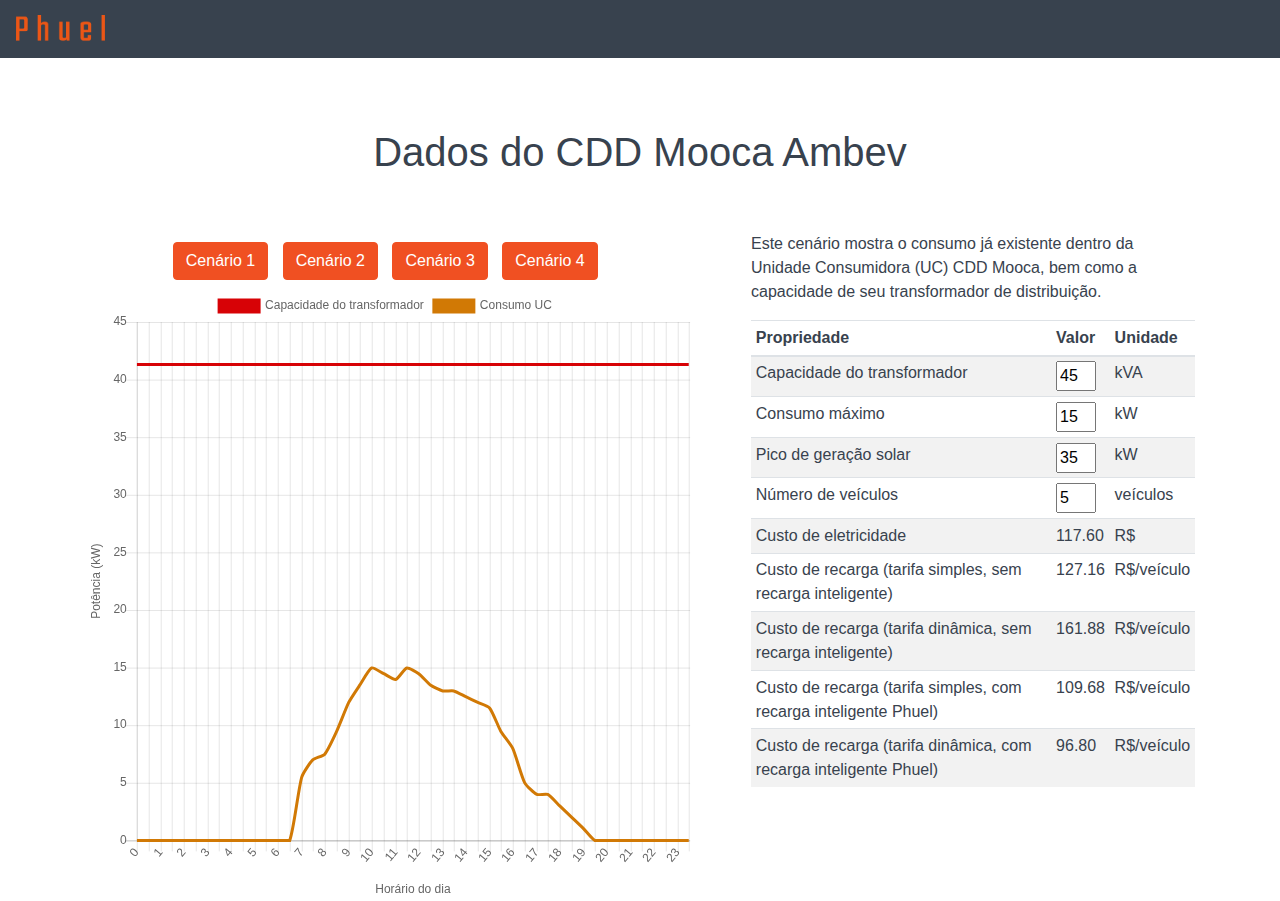
==== commit ca3575e8: "updated button placement" ====
--- a/index.html
+++ b/index.html
@@ -66,6 +66,24 @@
         .btn {
             margin: 10px 10px 10px 0;
         }
+
+        .btn-primary {
+            color: #fff;
+            background-color: #F05022;
+            border-color: #F05022;
+        }
+
+        .btn-primary:hover {
+            color: #fff;
+            background-color: #D04012;
+            border-color: #D04012;
+        }
+
+        .btn-primary:not(:disabled):not(.disabled):active {
+            color: #fff;
+            background-color: #C03002;
+            border-color: #C03002;
+        }
         
     </style>
 </head>
@@ -77,7 +95,7 @@
         </button>
         
         <div class="collapse navbar-collapse" id="navbarSupportedContent">
-            <ul class="navbar-nav mr-auto">
+            <!-- <ul class="navbar-nav mr-auto">
                 <li class="nav-item active">
                     <a class="nav-link" href="#">Home <span class="sr-only">(current)</span></a>
                 </li>
@@ -98,7 +116,7 @@
                 <li class="nav-item">
                     <a class="nav-link disabled" href="#" tabindex="-1" aria-disabled="true">Disabled</a>
                 </li>
-            </ul>
+            </ul> -->
         </div>
     </nav>
     
@@ -110,11 +128,19 @@
         </div>
         
         <div class="chart-container">
-            <div class="chart">        
+            <div class="chart">
+                <div style="text-align: center;">
+                    <button id="btnCenario1" type="button" class="btn btn-primary" onclick="switchScenario(1)">Cenário 1</button>
+                    <button id="btnCenario2" type="button" class="btn btn-primary" onclick="switchScenario(2)">Cenário 2</button>
+                    <button id="btnCenario3" type="button" class="btn btn-primary" onclick="switchScenario(3)">Cenário 3</button>
+                    <button id="btnCenario4" type="button" class="btn btn-primary" onclick="switchScenario(4)">Cenário 4</button>
+                </div>
                 <canvas id="myChart"></canvas>
             </div>
             
             <div class="legend">
+                <p>Este cenário mostra o consumo já existente dentro da Unidade Consumidora (UC) CDD Mooca, bem como a capacidade de seu transformador de distribuição.</p>
+
                 <div class="table-responsive">
                     <table class="table table-striped table-sm">
                         <thead>
@@ -179,14 +205,7 @@
                     Consumo máximo (UC2): <input type="text" id="consumoUC2" value="5" onkeyup="updateUC2(this.value);" />kW<br/>
                     Pico de geração solar: <input type="text" id="geracaoSolar" value="35" onkeyup="updateMaxSolar(this.value);" />kW<br/>
                     Número de veículos: <input type="text" id="numVeiculos" value="5" onkeyup="updateVehicleNumber(this.value);" /><br/> -->
-                    
-                    <button id="btnCenario1" type="button" class="btn btn-primary" onclick="switchScenario(1)">Cenário 1</button>
-                    <button id="btnCenario2" type="button" class="btn btn-primary" onclick="switchScenario(2)">Cenário 2</button><br/>
-                    <button id="btnCenario3" type="button" class="btn btn-primary" onclick="switchScenario(3)">Cenário 3</button>
-                    <button id="btnCenario4" type="button" class="btn btn-primary" onclick="switchScenario(4)">Cenário 4</button>
-                    
-                    <p>Este cenário mostra o consumo já existente dentro da Unidade Consumidora (UC) CDD Mooca, bem como a capacidade de seu transformador de distribuição.</p>
-                    
+                                        
                 </div>
             </div>
             
@@ -346,10 +365,10 @@
             
             function updateVehicleNumber(value) {
                 noVehicles = value
-
+                
                 seriesVehicles = arrVehicles.map(val => chargerPower * val * value/5);
                 seriesVehiclesControlled = arrControlledCharge.map(val => chargerPower * val * value/15);
-
+                
                 switchScenario(currentScenario)
             }
             
@@ -502,13 +521,13 @@
                 
                 var staticCost = (seriesVehicles.reduce((acc, val) => acc + val)*staticPrice/noVehicles).toFixed(2);
                 $("#custosimples").html(staticCost)
-
+                
                 var dynamicCost = (seriesVehicles.map((val, idx) => val * dynamicPrice[idx]).reduce((acc, val) => acc + val)/noVehicles).toFixed(2);
                 $("#custodinamico").html(dynamicCost)
-
+                
                 var staticCostPhuel = (seriesVehiclesControlled.reduce((acc, val) => acc + val)*staticPrice/noVehicles).toFixed(2);
                 $("#custosimplesphuel").html(staticCostPhuel)
-
+                
                 var dynamicCostPhuel = (seriesVehiclesControlled.map((val, idx) => val * dynamicPrice[idx]).reduce((acc, val) => acc + val)/noVehicles).toFixed(2);
                 $("#custodinamicophuel").html(dynamicCostPhuel)
             }
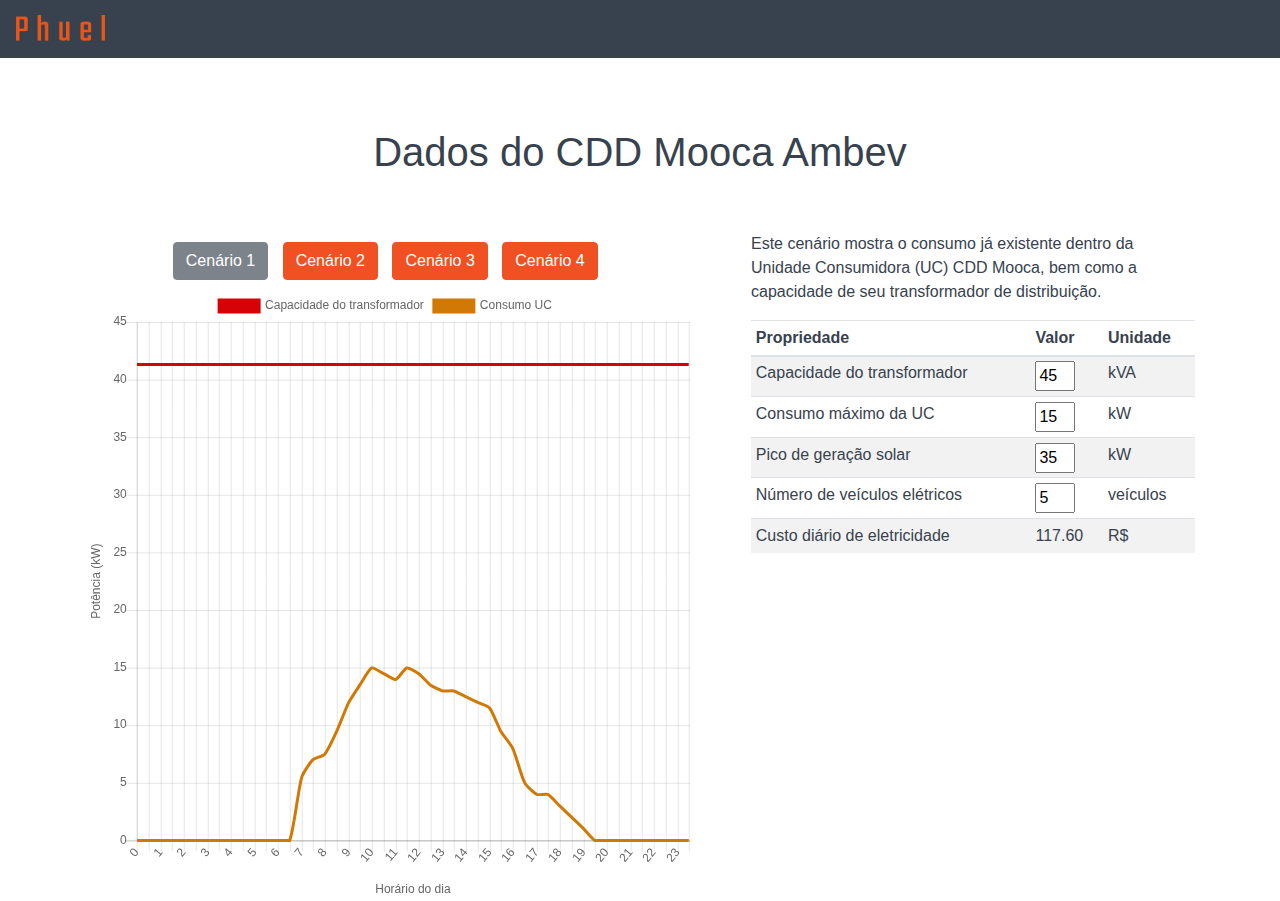
==== commit bd777245: "improved table and buttons" ====
--- a/index.html
+++ b/index.html
@@ -67,18 +67,24 @@
             margin: 10px 10px 10px 0;
         }
 
-        .btn-primary {
+        .btn-primary:disabled {
+            color: #fff;
+            background-color: #38424E;
+            border-color: #38424E;
+        }
+        
+        .btn-primary:not(:disabled):not(.disabled) {
             color: #fff;
             background-color: #F05022;
             border-color: #F05022;
         }
-
-        .btn-primary:hover {
+        
+        .btn-primary:not(:disabled):not(.disabled):hover {
             color: #fff;
             background-color: #D04012;
             border-color: #D04012;
         }
-
+        
         .btn-primary:not(:disabled):not(.disabled):active {
             color: #fff;
             background-color: #C03002;
@@ -130,7 +136,7 @@
         <div class="chart-container">
             <div class="chart">
                 <div style="text-align: center;">
-                    <button id="btnCenario1" type="button" class="btn btn-primary" onclick="switchScenario(1)">Cenário 1</button>
+                    <button id="btnCenario1" type="button" class="btn btn-primary" onclick="switchScenario(1)" disabled>Cenário 1</button>
                     <button id="btnCenario2" type="button" class="btn btn-primary" onclick="switchScenario(2)">Cenário 2</button>
                     <button id="btnCenario3" type="button" class="btn btn-primary" onclick="switchScenario(3)">Cenário 3</button>
                     <button id="btnCenario4" type="button" class="btn btn-primary" onclick="switchScenario(4)">Cenário 4</button>
@@ -139,8 +145,8 @@
             </div>
             
             <div class="legend">
-                <p>Este cenário mostra o consumo já existente dentro da Unidade Consumidora (UC) CDD Mooca, bem como a capacidade de seu transformador de distribuição.</p>
-
+                <p id="descricao">Este cenário mostra o consumo já existente dentro da Unidade Consumidora (UC) CDD Mooca, bem como a capacidade de seu transformador de distribuição.</p>
+                
                 <div class="table-responsive">
                     <table class="table table-striped table-sm">
                         <thead>
@@ -157,7 +163,7 @@
                                 <td>kVA</td>
                             </tr>
                             <tr>
-                                <td>Consumo máximo</td>
+                                <td>Consumo máximo da UC</td>
                                 <td><input type="text" id="consumoUC1" value="15" onkeyup="updateTotal(this.value);" /></td>
                                 <td>kW</td>
                             </tr>
@@ -167,31 +173,31 @@
                                 <td>kW</td>
                             </tr>
                             <tr>
-                                <td>Número de veículos</td>
+                                <td>Número de veículos elétricos</td>
                                 <td><input type="text" id="numVeiculos" value="5" onkeyup="updateVehicleNumber(this.value);" /></td>
                                 <td>veículos</td>
                             </tr>
                             <tr>
-                                <td>Custo de eletricidade</td>
+                                <td>Custo diário de eletricidade</td>
                                 <td><span id="custototal"></span></td>
                                 <td>R$</td>
                             </tr>
-                            <tr>
+                            <tr id="rowcustosimples">
                                 <td>Custo de recarga (tarifa simples, sem recarga inteligente)</td>
                                 <td><span id="custosimples"></span></td>
                                 <td>R$/veículo</td>
                             </tr>
-                            <tr>
+                            <tr id="rowcustodinamico">
                                 <td>Custo de recarga (tarifa dinâmica, sem recarga inteligente)</td>
                                 <td><span id="custodinamico"></span></td>
                                 <td>R$/veículo</td>
                             </tr>
-                            <tr>
+                            <tr id="rowcustosimplesphuel">
                                 <td>Custo de recarga (tarifa simples, com recarga inteligente Phuel)</td>
                                 <td><span id="custosimplesphuel"></span></td>
                                 <td>R$/veículo</td>
                             </tr>
-                            <tr>
+                            <tr id="rowcustodinamicophuel">
                                 <td>Custo de recarga (tarifa dinâmica, com recarga inteligente Phuel)</td>
                                 <td><span id="custodinamicophuel"></span></td>
                                 <td>R$/veículo</td>
@@ -205,7 +211,7 @@
                     Consumo máximo (UC2): <input type="text" id="consumoUC2" value="5" onkeyup="updateUC2(this.value);" />kW<br/>
                     Pico de geração solar: <input type="text" id="geracaoSolar" value="35" onkeyup="updateMaxSolar(this.value);" />kW<br/>
                     Número de veículos: <input type="text" id="numVeiculos" value="5" onkeyup="updateVehicleNumber(this.value);" /><br/> -->
-                                        
+                    
                 </div>
             </div>
             
@@ -238,6 +244,14 @@
         
         var phuelBlue = "#38424E"
         var phuelOrange = "#F05022"
+
+        var descriptions = [
+            "Este cenário mostra o consumo já existente dentro da Unidade Consumidora (UC) CDD Mooca, bem como a capacidade de seu transformador de distribuição.",
+            "Mostra o contraste entre o consumo já existente dentro da Unidade Consumidora (UC) CDD Mooca e a capacidade de geração de energia por Painéis Fotovoltaicos, operando dentro dos limites da capacidade do seu transformador de distribuição.",
+            "Exibe o pico de consumo de energia ocasionado por veículos elétricos chegando na Unidade Consumidora, quando estes são conectados para a recarga. Nesta situação o transformador de distribuição opera em sobrecarga, o que pode causar danos e perda de vida útil.",
+            "Ilustra o benefício maior da solução Phuel, que é o agendamento e automatização das recargas de veículos elétricos. Nesta situação, os veículos são conectados ao mesmo tempo, porém o período de suas recargas é gerenciado, de forma a reduzir o impacto imediato na instalação e obter melhores preços nas recargas.",
+            "Contrasta a necessidade energética dos veículos, bem maior que o consumo interno na Unidade Consumidora (isto é, o consumo não relacionado a veículos elétricos) com a geração solar, notando também que os horários não são coincidentes."
+        ]
         
         // Variables
         var currentScenario = 1
@@ -349,176 +363,177 @@
             switchScenario(currentScenario)
         }
         
-        // function updateUC2(value) {
-            //     seriesUC2 = arrPercentage.map(val => val * value)
-            //     seriesTotal = seriesUC1.map((val, idx) => val + seriesUC2[idx])
-            
-            //     switchScenario(currentScenario)
-            // }
-            
-            function updateMaxSolar(value) {
-                seriesSolar = arrSolar.map(val => (val * value))
-                seriesSolarExcess = seriesSolar.map((val, idx) => val - seriesTotal[idx])
-                
-                switchScenario(currentScenario)
+        function updateMaxSolar(value) {
+            seriesSolar = arrSolar.map(val => (val * value))
+            seriesSolarExcess = seriesSolar.map((val, idx) => val - seriesTotal[idx])
+            
+            switchScenario(currentScenario)
+        }
+        
+        function updateVehicleNumber(value) {
+            noVehicles = value
+            
+            seriesVehicles = arrVehicles.map(val => chargerPower * val * value/5);
+            seriesVehiclesControlled = arrControlledCharge.map(val => chargerPower * val * value/15);
+            
+            switchScenario(currentScenario)
+        }
+        
+        function switchScenario(number) {
+            
+            var datasets = []
+            switch (number) {
+                case 1:
+                datasets = [{
+                    label: "Capacidade do transformador",
+                    backgroundColor: colora,
+                    borderColor: colora,
+                    data: seriesTransformer,
+                    fill: false,
+                    pointRadius: 0,
+                    lineTension: 0.2,
+                },{
+                    label: "Consumo UC",
+                    backgroundColor: colord,
+                    borderColor: colord,
+                    data: seriesTotal,
+                    fill: false,
+                    pointRadius: 0,
+                    lineTension: 0.2,
+                }]
+                break
+                case 2:
+                datasets = [
+                {
+                    label: "Capacidade do transformador",
+                    backgroundColor: colora,
+                    borderColor: colora,
+                    data: seriesTransformer,
+                    fill: false,
+                    pointRadius: 0,
+                    lineTension: 0.2,
+                },{
+                    label: "Consumo UC",
+                    backgroundColor: colord,
+                    borderColor: colord,
+                    data: seriesTotal,
+                    fill: false,
+                    pointRadius: 0,
+                    lineTension: 0.2,
+                },{
+                    label: "Geração solar",
+                    backgroundColor: colorc,
+                    borderColor: colorc,
+                    data: seriesSolar,
+                    fill: false,
+                    pointRadius: 0,
+                    lineTension: 0.2,
+                },{
+                    label: "Excedente de geração solar",
+                    backgroundColor: colorf,
+                    borderColor: colorf,
+                    data: seriesSolarExcess,
+                    fill: false,
+                    pointRadius: 0,
+                    lineTension: 0.2,
+                }]
+                break
+                case 3:
+                datasets = [{
+                    label: "Capacidade do transformador",
+                    backgroundColor: colora,
+                    borderColor: colora,
+                    data: seriesTransformer,
+                    fill: false,
+                    pointRadius: 0,
+                    lineTension: 0.2,
+                },{
+                    label: "Consumo UC",
+                    backgroundColor: colord,
+                    borderColor: colord,
+                    data: seriesTotal,
+                    fill: false,
+                    pointRadius: 0,
+                    lineTension: 0.2,
+                },{
+                    label: "Geração solar",
+                    backgroundColor: colorc,
+                    borderColor: colorc,
+                    data: seriesSolar,
+                    fill: false,
+                    pointRadius: 0,
+                    lineTension: 0.2,
+                },{
+                    label: "Consumo de veículos em recarga",
+                    backgroundColor: colorf,
+                    borderColor: colorf,
+                    data: seriesVehicles,
+                    fill: false,
+                    pointRadius: 0,
+                    lineTension: 0.2,
+                }]
+                break
+                case 4:
+                datasets = [{
+                    label: "Capacidade do transformador",
+                    backgroundColor: colora,
+                    borderColor: colora,
+                    data: seriesTransformer,
+                    fill: false,
+                    pointRadius: 0,
+                    lineTension: 0.2,
+                },{
+                    label: "Consumo UC",
+                    backgroundColor: colord,
+                    borderColor: colord,
+                    data: seriesTotal,
+                    fill: false,
+                    pointRadius: 0,
+                    lineTension: 0.2,
+                },{
+                    label: "Geração solar",
+                    backgroundColor: colorc,
+                    borderColor: colorc,
+                    data: seriesSolar,
+                    fill: false,
+                    pointRadius: 0,
+                    lineTension: 0.2,
+                },{
+                    label: "Consumo de veículos em recarga",
+                    backgroundColor: colorf,
+                    borderColor: colorf,
+                    data: seriesVehicles,
+                    fill: false,
+                    pointRadius: 0,
+                    lineTension: 0.2,
+                },{
+                    label: "Consumo de veículos em recarga inteligente Phuel",
+                    backgroundColor: colore,
+                    borderColor: colore,
+                    data: seriesVehiclesControlled,
+                    fill: false,
+                    pointRadius: 0,
+                    lineTension: 0.2,
+                }]
+                break
             }
             
-            function updateVehicleNumber(value) {
-                noVehicles = value
-                
-                seriesVehicles = arrVehicles.map(val => chargerPower * val * value/5);
-                seriesVehiclesControlled = arrControlledCharge.map(val => chargerPower * val * value/15);
-                
-                switchScenario(currentScenario)
-            }
-            
-            function switchScenario(number) {
-                
-                var datasets = []
-                switch (number) {
-                    case 1:
-                    datasets = [{
-                        label: "Capacidade do transformador",
-                        backgroundColor: colora,
-                        borderColor: colora,
-                        data: seriesTransformer,
-                        fill: false,
-                        pointRadius: 0,
-                        lineTension: 0.2,
-                    },{
-                        label: "Consumo UC",
-                        backgroundColor: colord,
-                        borderColor: colord,
-                        data: seriesTotal,
-                        fill: false,
-                        pointRadius: 0,
-                        lineTension: 0.2,
-                    }]
-                    break
-                    case 2:
-                    datasets = [
-                    {
-                        label: "Capacidade do transformador",
-                        backgroundColor: colora,
-                        borderColor: colora,
-                        data: seriesTransformer,
-                        fill: false,
-                        pointRadius: 0,
-                        lineTension: 0.2,
-                    },{
-                        label: "Consumo UC",
-                        backgroundColor: colord,
-                        borderColor: colord,
-                        data: seriesTotal,
-                        fill: false,
-                        pointRadius: 0,
-                        lineTension: 0.2,
-                    },{
-                        label: "Geração solar",
-                        backgroundColor: colorc,
-                        borderColor: colorc,
-                        data: seriesSolar,
-                        fill: false,
-                        pointRadius: 0,
-                        lineTension: 0.2,
-                    },{
-                        label: "Excedente de geração solar",
-                        backgroundColor: colorf,
-                        borderColor: colorf,
-                        data: seriesSolarExcess,
-                        fill: false,
-                        pointRadius: 0,
-                        lineTension: 0.2,
-                    }]
-                    break
-                    case 3:
-                    datasets = [{
-                        label: "Capacidade do transformador",
-                        backgroundColor: colora,
-                        borderColor: colora,
-                        data: seriesTransformer,
-                        fill: false,
-                        pointRadius: 0,
-                        lineTension: 0.2,
-                    },{
-                        label: "Consumo UC",
-                        backgroundColor: colord,
-                        borderColor: colord,
-                        data: seriesTotal,
-                        fill: false,
-                        pointRadius: 0,
-                        lineTension: 0.2,
-                    },{
-                        label: "Geração solar",
-                        backgroundColor: colorc,
-                        borderColor: colorc,
-                        data: seriesSolar,
-                        fill: false,
-                        pointRadius: 0,
-                        lineTension: 0.2,
-                    },{
-                        label: "Consumo de veículos em recarga",
-                        backgroundColor: colorf,
-                        borderColor: colorf,
-                        data: seriesVehicles,
-                        fill: false,
-                        pointRadius: 0,
-                        lineTension: 0.2,
-                    }]
-                    break
-                    case 4:
-                    datasets = [{
-                        label: "Capacidade do transformador",
-                        backgroundColor: colora,
-                        borderColor: colora,
-                        data: seriesTransformer,
-                        fill: false,
-                        pointRadius: 0,
-                        lineTension: 0.2,
-                    },{
-                        label: "Consumo UC",
-                        backgroundColor: colord,
-                        borderColor: colord,
-                        data: seriesTotal,
-                        fill: false,
-                        pointRadius: 0,
-                        lineTension: 0.2,
-                    },{
-                        label: "Geração solar",
-                        backgroundColor: colorc,
-                        borderColor: colorc,
-                        data: seriesSolar,
-                        fill: false,
-                        pointRadius: 0,
-                        lineTension: 0.2,
-                    },{
-                        label: "Consumo de veículos em recarga",
-                        backgroundColor: colorf,
-                        borderColor: colorf,
-                        data: seriesVehicles,
-                        fill: false,
-                        pointRadius: 0,
-                        lineTension: 0.2,
-                    },{
-                        label: "Consumo de veículos em recarga inteligente Phuel",
-                        backgroundColor: colore,
-                        borderColor: colore,
-                        data: seriesVehiclesControlled,
-                        fill: false,
-                        pointRadius: 0,
-                        lineTension: 0.2,
-                    }]
-                    break
-                }
-                
-                currentScenario = number
-                
-                chart.data.datasets = datasets
-                chart.update()
-                
-                var totalCost = (seriesTotal.reduce((acc, val) => acc + val)*staticPrice).toFixed(2);
-                $("#custototal").html(totalCost)
-                
+            currentScenario = number
+            
+            chart.data.datasets = datasets
+            chart.update()
+
+            $("#descricao").html(descriptions[number-1])
+            
+            var totalCost = (seriesTotal.reduce((acc, val) => acc + val)*staticPrice).toFixed(2);
+            $("#custototal").html(totalCost)
+            
+            if (number == 3 || number == 4) {
+                $("#rowcustosimples").css('display', 'table-row')
+                $("#rowcustodinamico").css('display', 'table-row')
+                $("#rowcustosimplesphuel").css('display', 'table-row')
+                $("#rowcustodinamicophuel").css('display', 'table-row')
+
                 var staticCost = (seriesVehicles.reduce((acc, val) => acc + val)*staticPrice/noVehicles).toFixed(2);
                 $("#custosimples").html(staticCost)
                 
@@ -530,6 +545,17 @@
                 
                 var dynamicCostPhuel = (seriesVehiclesControlled.map((val, idx) => val * dynamicPrice[idx]).reduce((acc, val) => acc + val)/noVehicles).toFixed(2);
                 $("#custodinamicophuel").html(dynamicCostPhuel)
+            } else {
+                $("#rowcustosimples").css('display', 'none')
+                $("#rowcustodinamico").css('display', 'none')
+                $("#rowcustosimplesphuel").css('display', 'none')
+                $("#rowcustodinamicophuel").css('display', 'none')
             }
-        </script>
-        </html>+
+            for (var i=1; i<=4; i++) {
+                $("#btnCenario"+i).removeAttr('disabled')    
+            }
+            $("#btnCenario"+number).attr("disabled", "true")
+        }
+    </script>
+    </html>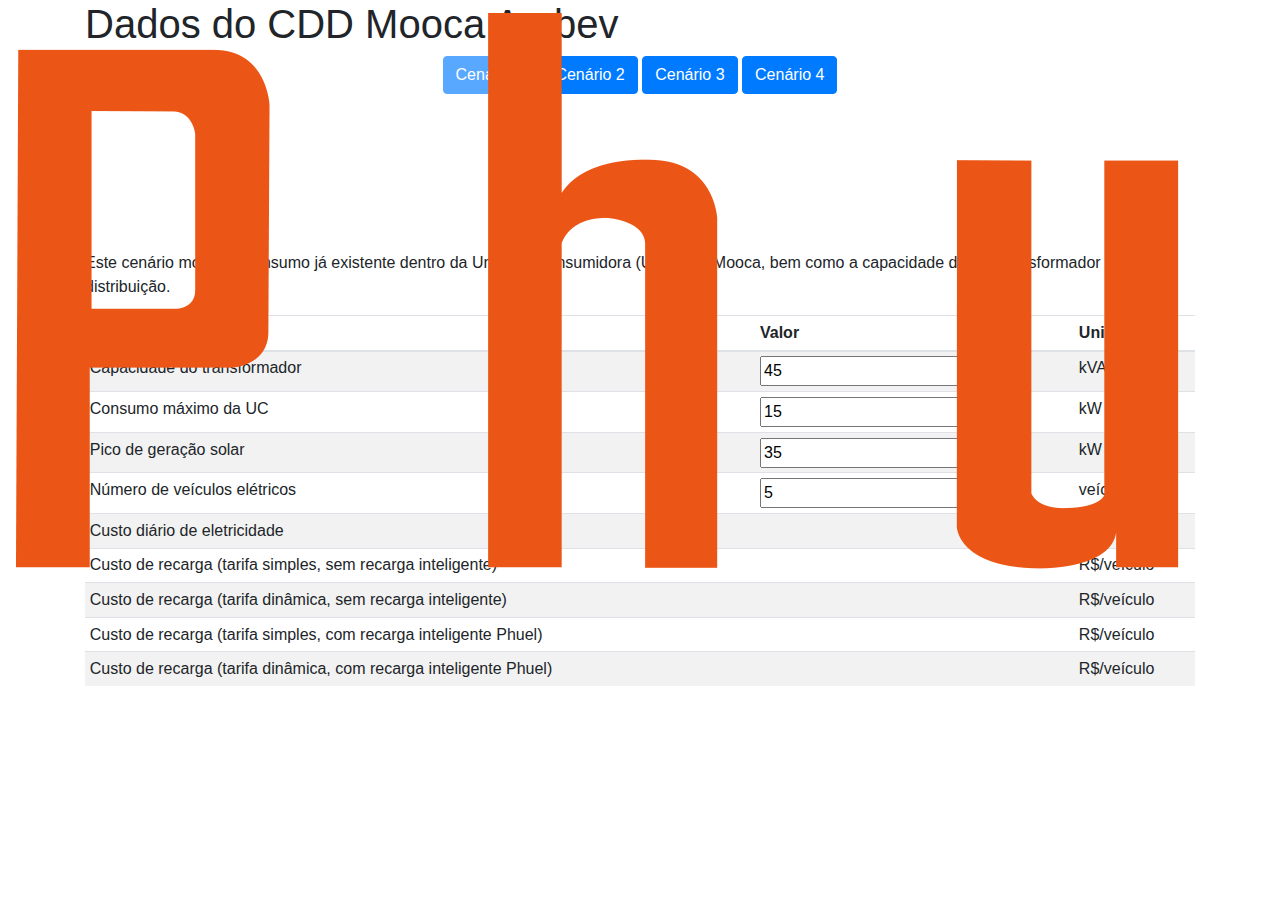
==== commit 4bbf7d4f: "began vapor project" ====
--- a/index.html
+++ b/index.html
@@ -7,91 +7,7 @@
     
     <title>Phuel MVP</title>
     <link rel="stylesheet" href="css/bootstrap.css">
-    <style type="text/css">
-        /*
-        Phuel azul: #38424E
-        Phuel laranja: #F05022
-        */
-        
-        body {
-            padding-top: 5rem;
-            color: #38424E;
-        }
-        .starter-template {
-            padding: 3rem 1.5rem;
-            text-align: center;
-        }
-        
-        
-        
-        .navbar-dark {
-            /* background-color: #F05022; */
-            background-color: #38424E;
-        }
-        
-        .navbar-dark .navbar-nav .active > .nav-link {
-            color: #F05022;
-        }
-        
-        .phuel-brand {
-            height: 30px;
-            width: auto;
-        }
-        
-        input {
-            width: 40px;
-        }
-        
-        .chart {
-            width: 55%;
-            height: 600px;
-            float: left;
-        }
-        .legend {
-            width: 40%;
-            float: right;
-        }
-        
-        @media only screen and (max-width:600px) {
-            .chart {
-                width: 100%;
-                float: none;
-            }
-            .legend {
-                width: 100%;
-                float: none;
-            }
-        }
-        
-        .btn {
-            margin: 10px 10px 10px 0;
-        }
-
-        .btn-primary:disabled {
-            color: #fff;
-            background-color: #38424E;
-            border-color: #38424E;
-        }
-        
-        .btn-primary:not(:disabled):not(.disabled) {
-            color: #fff;
-            background-color: #F05022;
-            border-color: #F05022;
-        }
-        
-        .btn-primary:not(:disabled):not(.disabled):hover {
-            color: #fff;
-            background-color: #D04012;
-            border-color: #D04012;
-        }
-        
-        .btn-primary:not(:disabled):not(.disabled):active {
-            color: #fff;
-            background-color: #C03002;
-            border-color: #C03002;
-        }
-        
-    </style>
+    <link rel="stylesheet" href="css/phuel.css">
 </head>
 <body>
     <nav class="navbar navbar-expand-lg navbar-dark fixed-top">
@@ -222,340 +138,12 @@
         
         
         
-        
+        <script src="js/graphs.js"></script>
         <script src="js/Chart.js"></script>
         <script src="js/jquery-3.3.1.slim.min.js"></script>
         <script src="js/popper.min.js"></script>
         <script src="js/bootstrap.js"></script>
-        
+    
     </body>
-    
-    <script>
-        
-        // Constants
-        var len = 48
-        
-        var colora = "#d70206"
-        var colorb = "#f05b4f"
-        var colorc = "#f4c63d"
-        var colord = "#d17905"
-        var colore = "#aac905"
-        var colorf = "#aac9e5"
-        
-        var phuelBlue = "#38424E"
-        var phuelOrange = "#F05022"
 
-        var descriptions = [
-            "Este cenário mostra o consumo já existente dentro da Unidade Consumidora (UC) CDD Mooca, bem como a capacidade de seu transformador de distribuição.",
-            "Mostra o contraste entre o consumo já existente dentro da Unidade Consumidora (UC) CDD Mooca e a capacidade de geração de energia por Painéis Fotovoltaicos, operando dentro dos limites da capacidade do seu transformador de distribuição.",
-            "Exibe o pico de consumo de energia ocasionado por veículos elétricos chegando na Unidade Consumidora, quando estes são conectados para a recarga. Nesta situação o transformador de distribuição opera em sobrecarga, o que pode causar danos e perda de vida útil.",
-            "Ilustra o benefício maior da solução Phuel, que é o agendamento e automatização das recargas de veículos elétricos. Nesta situação, os veículos são conectados ao mesmo tempo, porém o período de suas recargas é gerenciado, de forma a reduzir o impacto imediato na instalação e obter melhores preços nas recargas.",
-            "Contrasta a necessidade energética dos veículos, bem maior que o consumo interno na Unidade Consumidora (isto é, o consumo não relacionado a veículos elétricos) com a geração solar, notando também que os horários não são coincidentes."
-        ]
-        
-        // Variables
-        var currentScenario = 1
-        
-        // Time of day in 30 min interval
-        var hours = ['0','','1','','2','','3','','4','','5','',
-        '6','','7','','8','','9','','10','','11','',
-        '12','','13','','14','','15','','16','','17','',
-        '18','','19','','20','','21','','22','','23','']
-        // Percentage of transformer load at given times
-        var arrPercentage = [0,0,0,0,0,0,0,0,0,0,0,
-        0,0,0,0.3,0.4,0.45,0.6,0.8,0.9,1,1,1,
-        1,1,1,1,1,1,1,1,0.8,0.7,0.5,0.4,
-        0.4,0.3,0.2,0.1,0,0,0,0,0,0,0,0,0]
-        var arrPercentage2 = [0,0,0,0,0,0,0,0,0,0,0,
-        0,0,0,0.5,0.6,0.6,0.7,0.8,0.9,1,0.9,0.8,
-        1,0.9,0.7,0.6,0.6,0.5,0.4,0.3,0.3,0.2,0,0,
-        0,0,0,0,0,0,0,0,0,0,0,0,0]
-        // Percentage of solar panel production at given times
-        var arrSolar = [0,0,0,0,0,0,0,0,0,0,0,0,
-        0.1,0.11,0.13,0.18,0.25,0.27,0.29,0.4,0.5,0.61,0.78,0.85,
-        0.95,1,1,0.98,0.9,0.82,0.74,0.65,0.44,0.35,0.24,0.21,
-        0.12,0.10,0.05,0.028,0,0,0,0,0,0,0,0]
-        // Energy requirements for 5 charging vehicles
-        var arrVehicles = [2.1,1.7,1.1,0.2,0,0,0,0,0,0,0,0,
-        0,0,0,0,0,0,0,0,0,0,0,0,
-        0,0,0,0,0,0,0,0,0,0,0,0,
-        0,4.5,5,5,4.75,4.7,4.31,4,3.87,3.76,3.71,3.2]
-        // Energy requirements
-        var arrControlledCharge = [8,8,7.5,6.5,6,5.6,5.8,6,6.5,6.8,6.5,7,
-        6.5,6,5.4,0,0,0,0,0,0,0,0,0,
-        0,0,0,0,0,0,0,0,0,0,0,0,
-        0,0,0,0,0,2.3,2.8,3.5,5.9,7,7.2,7.5]
-        var staticPrice = [0.49];
-        var dynamicPrice = [0.42,0.42,0.42,0.42,0.42,0.42,0.42,0.42,0.42,0.42,0.42,0.42,
-        0.42,0.42,0.42,0.42,0.42,0.42,0.42,0.42,0.42,0.42,0.42,0.42,
-        0.42,0.42,0.42,0.42,0.42,0.42,0.42,0.42,0.42,0.42,0.54,0.54,
-        0.82,0.82,0.82,0.82,0.82,0.82,0.54,0.54,0.42,0.42,0.42,0.42]
-        
-        // (input)
-        var transformerCapacity = 45 // kVA
-        // (input)
-        var UC1 = 10 // kW
-        // (input)
-        var UC2 = 5 // kW
-        // (input)
-        var maxSolar = 35 // kW
-        // (input)
-        var noVehicles = 5
-        // (input)
-        var chargerPower = 25 // kW
-        
-        // Build the data arrays
-        var seriesTransformer = Array(len).fill(transformerCapacity*0.92)
-        var seriesUC1 = arrPercentage.map(val => val * UC1)
-        var seriesUC2 = arrPercentage2.map(val => val * UC2)
-        var seriesVehicles = arrVehicles.map(val => chargerPower * val * noVehicles/5);
-        var seriesVehiclesControlled = arrControlledCharge.map(val => chargerPower * val * noVehicles/15);
-        var seriesTotal = seriesUC1.map((val, idx) => val + seriesUC2[idx])
-        var seriesSolar = arrSolar.map(val => (val * maxSolar))
-        var seriesSolarExcess = seriesSolar.map((val, idx) => val - seriesTotal[idx])
-        
-        var ctx = document.getElementById('myChart').getContext('2d');
-        var chart = new Chart(ctx, {
-            // The type of chart we want to create
-            type: 'line',
-            
-            // The data for our dataset
-            data: {
-                labels: hours,
-                datasets: []
-            },
-            
-            // Configuration options go here
-            options: {
-                aspectRatio: 1,
-                scales: {
-                    yAxes: [{
-                        scaleLabel: {
-                            display: true,
-                            labelString: "Potência (kW)"
-                        }
-                    }],
-                    xAxes: [{
-                        scaleLabel: {
-                            display: true,
-                            labelString: "Horário do dia"
-                        }
-                    }]
-                }
-            }
-        });
-        switchScenario(1);
-        
-        function updateCapacity(value) {        
-            seriesTransformer = Array(len).fill(value)
-            
-            switchScenario(currentScenario)
-        }
-        
-        function updateTotal(value) {
-            seriesUC1 = arrPercentage.map(val => val * value*2/3)
-            seriesUC2 = arrPercentage2.map(val => val * value*1/3)
-            seriesTotal = seriesUC1.map((val, idx) => val + seriesUC2[idx])
-            
-            chart.data.datasets[1].data = seriesTotal
-            // chart.data.datasets[3].data = seriesTotal
-            
-            switchScenario(currentScenario)
-        }
-        
-        function updateMaxSolar(value) {
-            seriesSolar = arrSolar.map(val => (val * value))
-            seriesSolarExcess = seriesSolar.map((val, idx) => val - seriesTotal[idx])
-            
-            switchScenario(currentScenario)
-        }
-        
-        function updateVehicleNumber(value) {
-            noVehicles = value
-            
-            seriesVehicles = arrVehicles.map(val => chargerPower * val * value/5);
-            seriesVehiclesControlled = arrControlledCharge.map(val => chargerPower * val * value/15);
-            
-            switchScenario(currentScenario)
-        }
-        
-        function switchScenario(number) {
-            
-            var datasets = []
-            switch (number) {
-                case 1:
-                datasets = [{
-                    label: "Capacidade do transformador",
-                    backgroundColor: colora,
-                    borderColor: colora,
-                    data: seriesTransformer,
-                    fill: false,
-                    pointRadius: 0,
-                    lineTension: 0.2,
-                },{
-                    label: "Consumo UC",
-                    backgroundColor: colord,
-                    borderColor: colord,
-                    data: seriesTotal,
-                    fill: false,
-                    pointRadius: 0,
-                    lineTension: 0.2,
-                }]
-                break
-                case 2:
-                datasets = [
-                {
-                    label: "Capacidade do transformador",
-                    backgroundColor: colora,
-                    borderColor: colora,
-                    data: seriesTransformer,
-                    fill: false,
-                    pointRadius: 0,
-                    lineTension: 0.2,
-                },{
-                    label: "Consumo UC",
-                    backgroundColor: colord,
-                    borderColor: colord,
-                    data: seriesTotal,
-                    fill: false,
-                    pointRadius: 0,
-                    lineTension: 0.2,
-                },{
-                    label: "Geração solar",
-                    backgroundColor: colorc,
-                    borderColor: colorc,
-                    data: seriesSolar,
-                    fill: false,
-                    pointRadius: 0,
-                    lineTension: 0.2,
-                },{
-                    label: "Excedente de geração solar",
-                    backgroundColor: colorf,
-                    borderColor: colorf,
-                    data: seriesSolarExcess,
-                    fill: false,
-                    pointRadius: 0,
-                    lineTension: 0.2,
-                }]
-                break
-                case 3:
-                datasets = [{
-                    label: "Capacidade do transformador",
-                    backgroundColor: colora,
-                    borderColor: colora,
-                    data: seriesTransformer,
-                    fill: false,
-                    pointRadius: 0,
-                    lineTension: 0.2,
-                },{
-                    label: "Consumo UC",
-                    backgroundColor: colord,
-                    borderColor: colord,
-                    data: seriesTotal,
-                    fill: false,
-                    pointRadius: 0,
-                    lineTension: 0.2,
-                },{
-                    label: "Geração solar",
-                    backgroundColor: colorc,
-                    borderColor: colorc,
-                    data: seriesSolar,
-                    fill: false,
-                    pointRadius: 0,
-                    lineTension: 0.2,
-                },{
-                    label: "Consumo de veículos em recarga",
-                    backgroundColor: colorf,
-                    borderColor: colorf,
-                    data: seriesVehicles,
-                    fill: false,
-                    pointRadius: 0,
-                    lineTension: 0.2,
-                }]
-                break
-                case 4:
-                datasets = [{
-                    label: "Capacidade do transformador",
-                    backgroundColor: colora,
-                    borderColor: colora,
-                    data: seriesTransformer,
-                    fill: false,
-                    pointRadius: 0,
-                    lineTension: 0.2,
-                },{
-                    label: "Consumo UC",
-                    backgroundColor: colord,
-                    borderColor: colord,
-                    data: seriesTotal,
-                    fill: false,
-                    pointRadius: 0,
-                    lineTension: 0.2,
-                },{
-                    label: "Geração solar",
-                    backgroundColor: colorc,
-                    borderColor: colorc,
-                    data: seriesSolar,
-                    fill: false,
-                    pointRadius: 0,
-                    lineTension: 0.2,
-                },{
-                    label: "Consumo de veículos em recarga",
-                    backgroundColor: colorf,
-                    borderColor: colorf,
-                    data: seriesVehicles,
-                    fill: false,
-                    pointRadius: 0,
-                    lineTension: 0.2,
-                },{
-                    label: "Consumo de veículos em recarga inteligente Phuel",
-                    backgroundColor: colore,
-                    borderColor: colore,
-                    data: seriesVehiclesControlled,
-                    fill: false,
-                    pointRadius: 0,
-                    lineTension: 0.2,
-                }]
-                break
-            }
-            
-            currentScenario = number
-            
-            chart.data.datasets = datasets
-            chart.update()
-
-            $("#descricao").html(descriptions[number-1])
-            
-            var totalCost = (seriesTotal.reduce((acc, val) => acc + val)*staticPrice).toFixed(2);
-            $("#custototal").html(totalCost)
-            
-            if (number == 3 || number == 4) {
-                $("#rowcustosimples").css('display', 'table-row')
-                $("#rowcustodinamico").css('display', 'table-row')
-                $("#rowcustosimplesphuel").css('display', 'table-row')
-                $("#rowcustodinamicophuel").css('display', 'table-row')
-
-                var staticCost = (seriesVehicles.reduce((acc, val) => acc + val)*staticPrice/noVehicles).toFixed(2);
-                $("#custosimples").html(staticCost)
-                
-                var dynamicCost = (seriesVehicles.map((val, idx) => val * dynamicPrice[idx]).reduce((acc, val) => acc + val)/noVehicles).toFixed(2);
-                $("#custodinamico").html(dynamicCost)
-                
-                var staticCostPhuel = (seriesVehiclesControlled.reduce((acc, val) => acc + val)*staticPrice/noVehicles).toFixed(2);
-                $("#custosimplesphuel").html(staticCostPhuel)
-                
-                var dynamicCostPhuel = (seriesVehiclesControlled.map((val, idx) => val * dynamicPrice[idx]).reduce((acc, val) => acc + val)/noVehicles).toFixed(2);
-                $("#custodinamicophuel").html(dynamicCostPhuel)
-            } else {
-                $("#rowcustosimples").css('display', 'none')
-                $("#rowcustodinamico").css('display', 'none')
-                $("#rowcustosimplesphuel").css('display', 'none')
-                $("#rowcustodinamicophuel").css('display', 'none')
-            }
-
-            for (var i=1; i<=4; i++) {
-                $("#btnCenario"+i).removeAttr('disabled')    
-            }
-            $("#btnCenario"+number).attr("disabled", "true")
-        }
-    </script>
-    </html>+</html>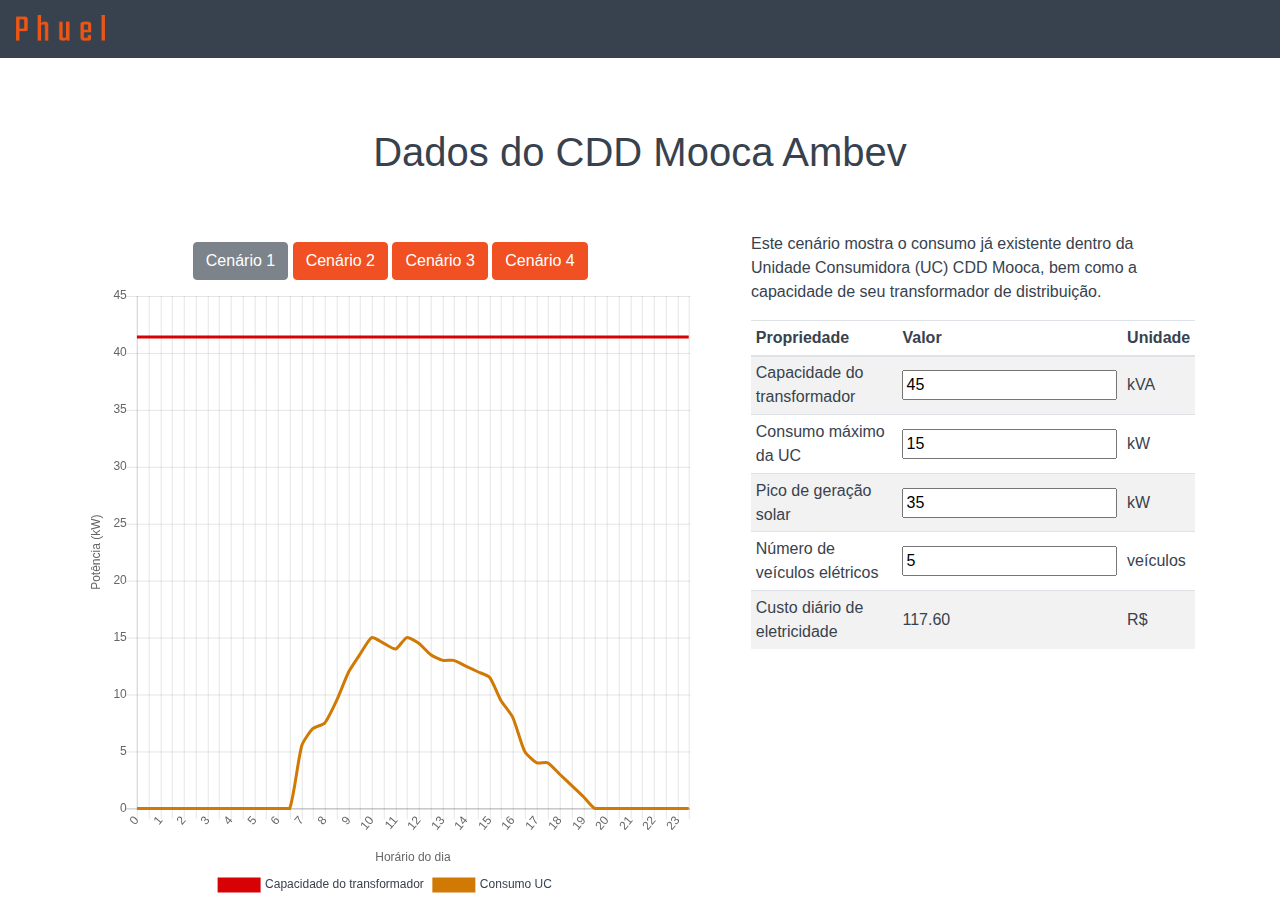
==== commit 4fd2e868: "preparing vehicle form" ====
--- a/index.html
+++ b/index.html
@@ -134,16 +134,12 @@
             
             
         </main><!-- /.container -->
-        
-        
-        
-        
-        <script src="js/graphs.js"></script>
+
         <script src="js/Chart.js"></script>
         <script src="js/jquery-3.3.1.slim.min.js"></script>
         <script src="js/popper.min.js"></script>
         <script src="js/bootstrap.js"></script>
-    
+        <script src="js/graphs.js"></script>
     </body>
 
 </html>--- a/css/phuel.css
+++ b/css/phuel.css
@@ -0,0 +1,130 @@
+/*
+Phuel azul: #38424E
+Phuel laranja: #F05022
+*/
+
+body {
+    padding-top: 5rem;
+    color: #38424E;
+}
+.starter-template {
+    padding: 3rem 1.5rem;
+    text-align: center;
+}
+
+
+
+.navbar-dark {
+    /* background-color: #F05022; */
+    background-color: #38424E;
+}
+
+.navbar-dark .navbar-nav .active > .nav-link {
+    color: #F05022;
+}
+
+.phuel-brand {
+    height: 30px;
+    width: auto;
+}
+
+input {
+    /* width: 40px; */
+}
+
+.chart {
+    width: 55%;
+    height: 600px;
+    float: left;
+}
+.legend {
+    width: 40%;
+    float: right;
+}
+
+@media only screen and (max-width:600px) {
+    .chart {
+        width: 100%;
+        float: none;
+    }
+    .legend {
+        width: 100%;
+        float: none;
+    }
+}
+
+.btn {
+    margin: 10px 0px 10px 0;
+}
+
+
+.btn-group-container {
+    width: 50%;
+    margin: 0 auto;
+}
+
+.btn-group {
+    width: 100%;
+    text-align: center;
+}
+
+.btn-primary:disabled {
+    color: #fff;
+    background-color: #38424E;
+    border-color: #38424E;
+}
+
+.btn-primary:not(:disabled):not(.disabled) {
+    color: #fff;
+    background-color: #F05022;
+    border-color: #F05022;
+}
+
+.btn-primary:not(:disabled):not(.disabled):hover {
+    color: #fff;
+    background-color: #D04012;
+    border-color: #D04012;
+}
+
+.btn-primary:not(:disabled):not(.disabled):active {
+    color: #fff;
+    background-color: #C03002;
+    border-color: #C03002;
+}
+
+.table td {
+    vertical-align: middle;
+}
+
+.vehicle-icon {
+    max-height: 50px;
+    width: auto;
+}
+
+.battery-wrapper {
+    width: 60px;
+    height: 30px;
+    display: inline-block;
+    margin-top: -2px;
+}
+
+.battery-icon {
+    max-height: 100%;
+    width: auto;
+}
+
+.battery-level {
+    /* position: absolute; */
+    /* left: 0; */
+    margin-top: -30px;
+    margin-left: 3px;
+    height: 100%;
+    width:50%;
+    background-color: #00ff00;
+}
+
+.battery-number {
+    display: inline-block;
+    line-height: 30px;
+    padding-left: 10px;
+}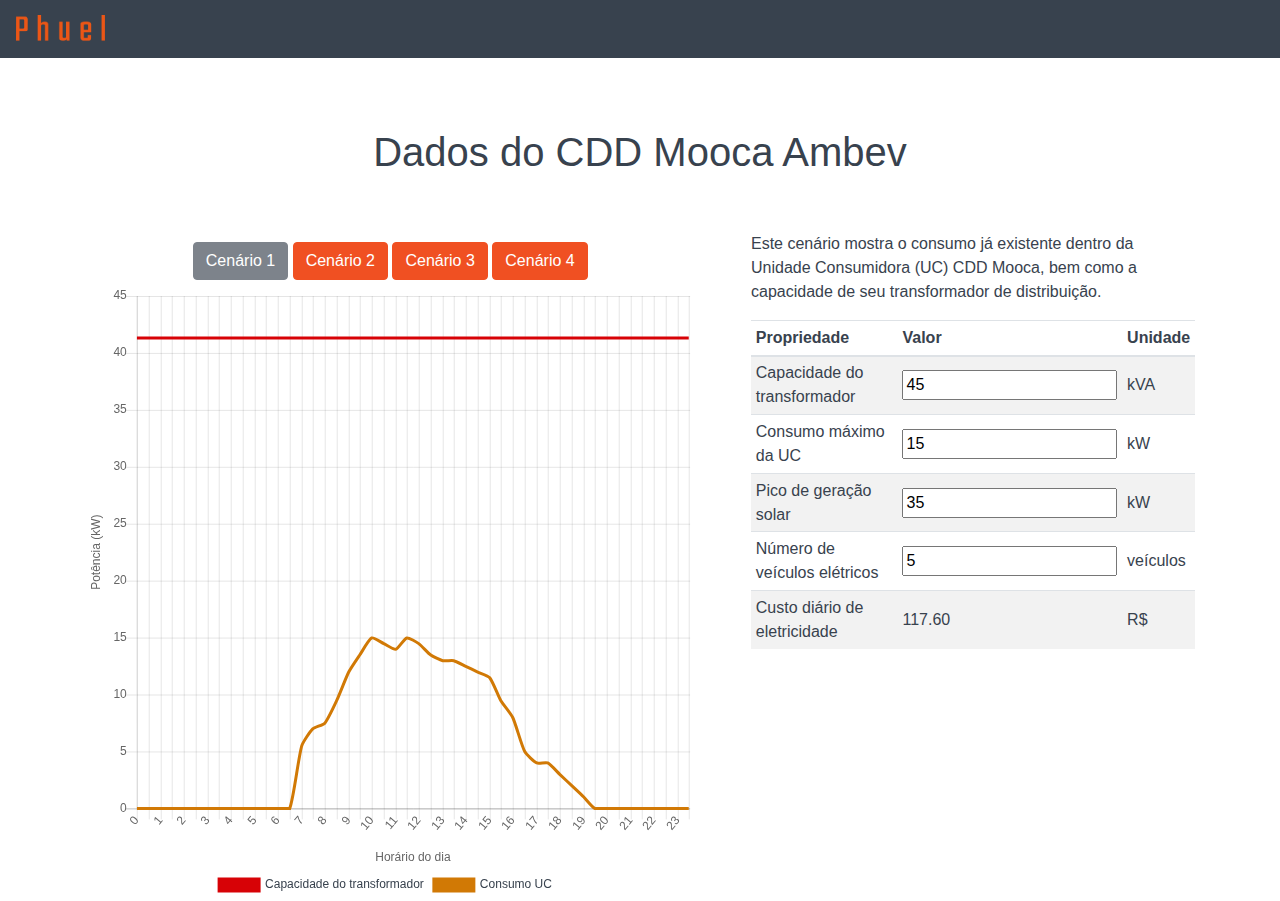
==== commit 88b3b439: "reorganized folder structure" ====
--- a/index.html
+++ b/index.html
@@ -6,12 +6,12 @@
     <meta name="viewport" content="width=device-width, initial-scale=1, shrink-to-fit=no">
     
     <title>Phuel MVP</title>
-    <link rel="stylesheet" href="css/bootstrap.css">
-    <link rel="stylesheet" href="css/phuel.css">
+    <link rel="stylesheet" href="Public/css/bootstrap.css">
+    <link rel="stylesheet" href="Public/css/phuel.css">
 </head>
 <body>
     <nav class="navbar navbar-expand-lg navbar-dark fixed-top">
-        <a class="navbar-brand" href="#"><img class="phuel-brand" src="img/Phuel Laranja.png" /></a>
+        <a class="navbar-brand" href="#"><img class="phuel-brand" src="Public/img/Phuel Laranja.png" /></a>
         <button class="navbar-toggler" type="button" data-toggle="collapse" data-target="#navbarSupportedContent" aria-controls="navbarSupportedContent" aria-expanded="false" aria-label="Toggle navigation">
             <span class="navbar-toggler-icon"></span>
         </button>
@@ -135,11 +135,11 @@
             
         </main><!-- /.container -->
 
-        <script src="js/Chart.js"></script>
-        <script src="js/jquery-3.3.1.slim.min.js"></script>
-        <script src="js/popper.min.js"></script>
-        <script src="js/bootstrap.js"></script>
-        <script src="js/graphs.js"></script>
+        <script src="Public/js/Chart.js"></script>
+        <script src="Public/js/jquery-3.3.1.slim.min.js"></script>
+        <script src="Public/js/popper.min.js"></script>
+        <script src="Public/js/bootstrap.js"></script>
+        <script src="Public/js/graphs.js"></script>
     </body>
 
 </html>--- a/Public/css/phuel.css
+++ b/Public/css/phuel.css
@@ -0,0 +1,142 @@
+/*
+Phuel azul: #38424E
+Phuel laranja: #F05022
+*/
+
+body {
+    padding-top: 5rem;
+    color: #38424E;
+}
+.starter-template {
+    padding: 3rem 1.5rem;
+    text-align: center;
+}
+
+
+
+.navbar-dark {
+    /* background-color: #F05022; */
+    background-color: #38424E;
+}
+
+.navbar-dark .navbar-nav .active > .nav-link {
+    color: #F05022;
+}
+
+.phuel-brand {
+    height: 30px;
+    width: auto;
+}
+
+input {
+    /* width: 40px; */
+}
+
+.chart {
+    width: 55%;
+    height: 600px;
+    float: left;
+}
+.legend {
+    width: 40%;
+    float: right;
+}
+
+@media only screen and (max-width:600px) {
+    .chart {
+        width: 100%;
+        float: none;
+    }
+    .legend {
+        width: 100%;
+        float: none;
+    }
+}
+
+.btn {
+    margin: 10px 0px 10px 0;
+}
+
+
+.btn-group-container {
+    width: 50%;
+    margin: 0 auto;
+}
+
+.btn-group {
+    width: 100%;
+    text-align: center;
+}
+
+.btn-primary:disabled {
+    color: #fff;
+    background-color: #38424E;
+    border-color: #38424E;
+}
+
+.btn-primary:not(:disabled):not(.disabled) {
+    color: #fff;
+    background-color: #F05022;
+    border-color: #F05022;
+}
+
+.btn-primary:not(:disabled):not(.disabled):hover {
+    color: #fff;
+    background-color: #D04012;
+    border-color: #D04012;
+}
+
+.btn-primary:not(:disabled):not(.disabled):active {
+    color: #fff;
+    background-color: #C03002;
+    border-color: #C03002;
+}
+
+.table td {
+    vertical-align: middle;
+}
+
+.vehicle-icon {
+    max-height: 50px;
+    width: auto;
+}
+
+.battery-wrapper {
+    width: 60px;
+    height: 30px;
+    display: inline-block;
+    margin-top: -2px;
+}
+
+.battery-icon {
+    max-height: 100%;
+    width: auto;
+}
+
+.battery-level-wrapper {
+    /* position: absolute; */
+    /* left: 0; */
+    margin-top: -30px;
+    margin-left: 3px;
+    height: 100%;
+    width:85%;
+    /* max-width: 85%; */
+    /* background-color: #00ff00; */
+}
+
+
+.battery-level {
+    height: 100%;
+    width:50%;
+    background-color: #00ff00;
+}
+
+.battery-number {
+    display: inline-block;
+    line-height: 30px;
+    padding-left: 10px;
+}
+
+.btn-submit {
+    width: 100%;
+}